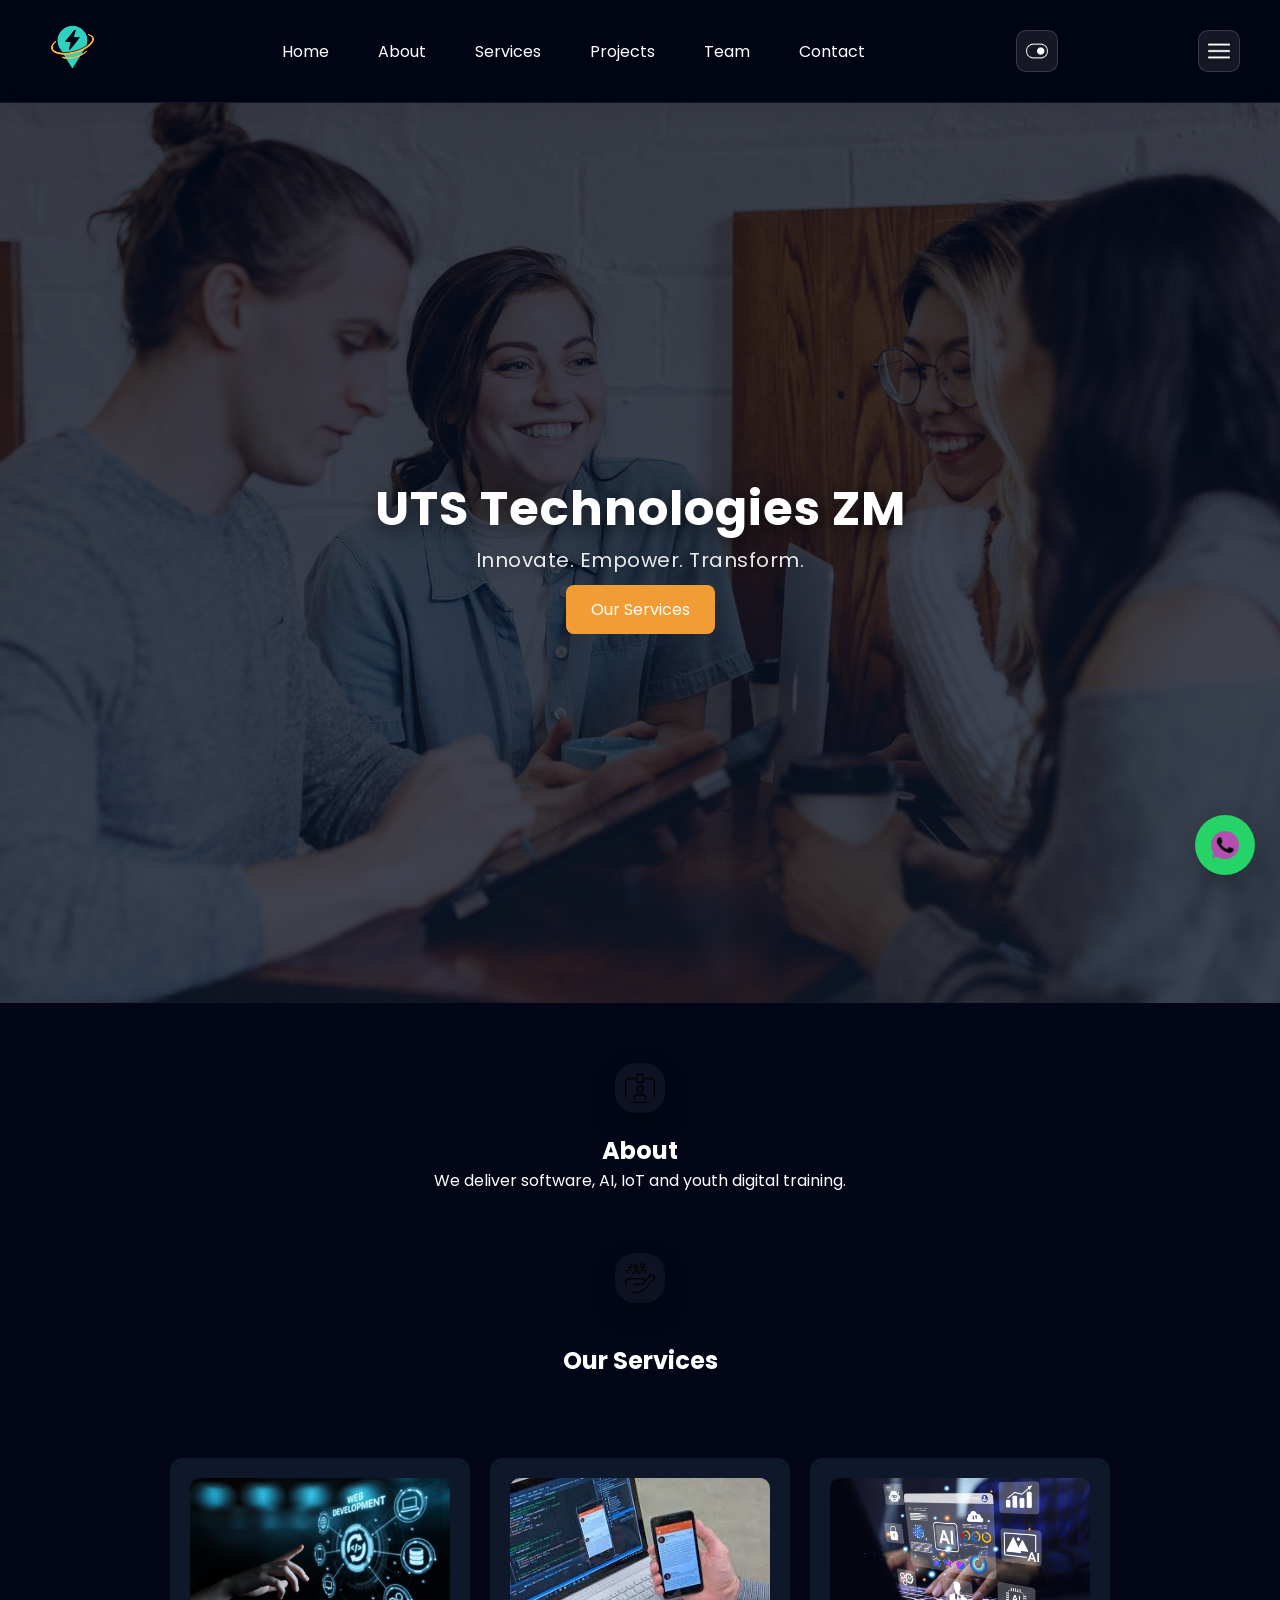
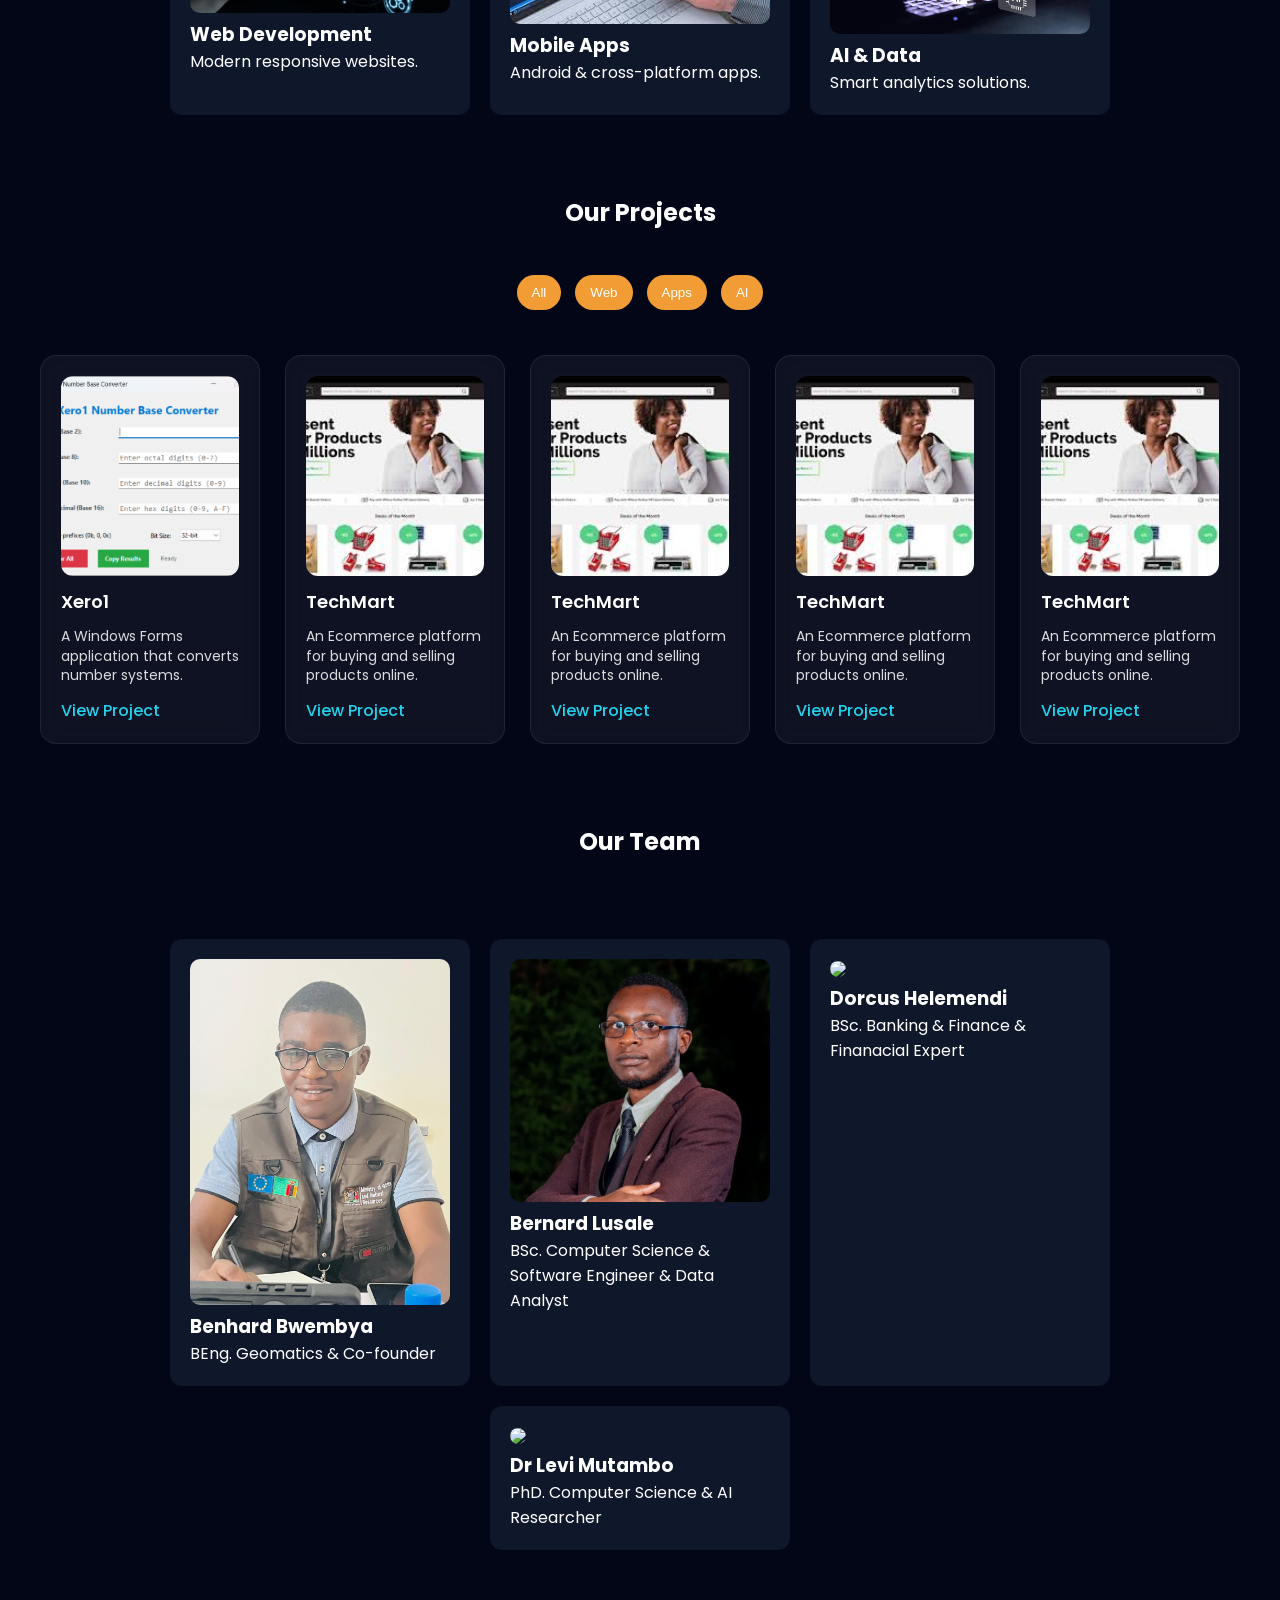
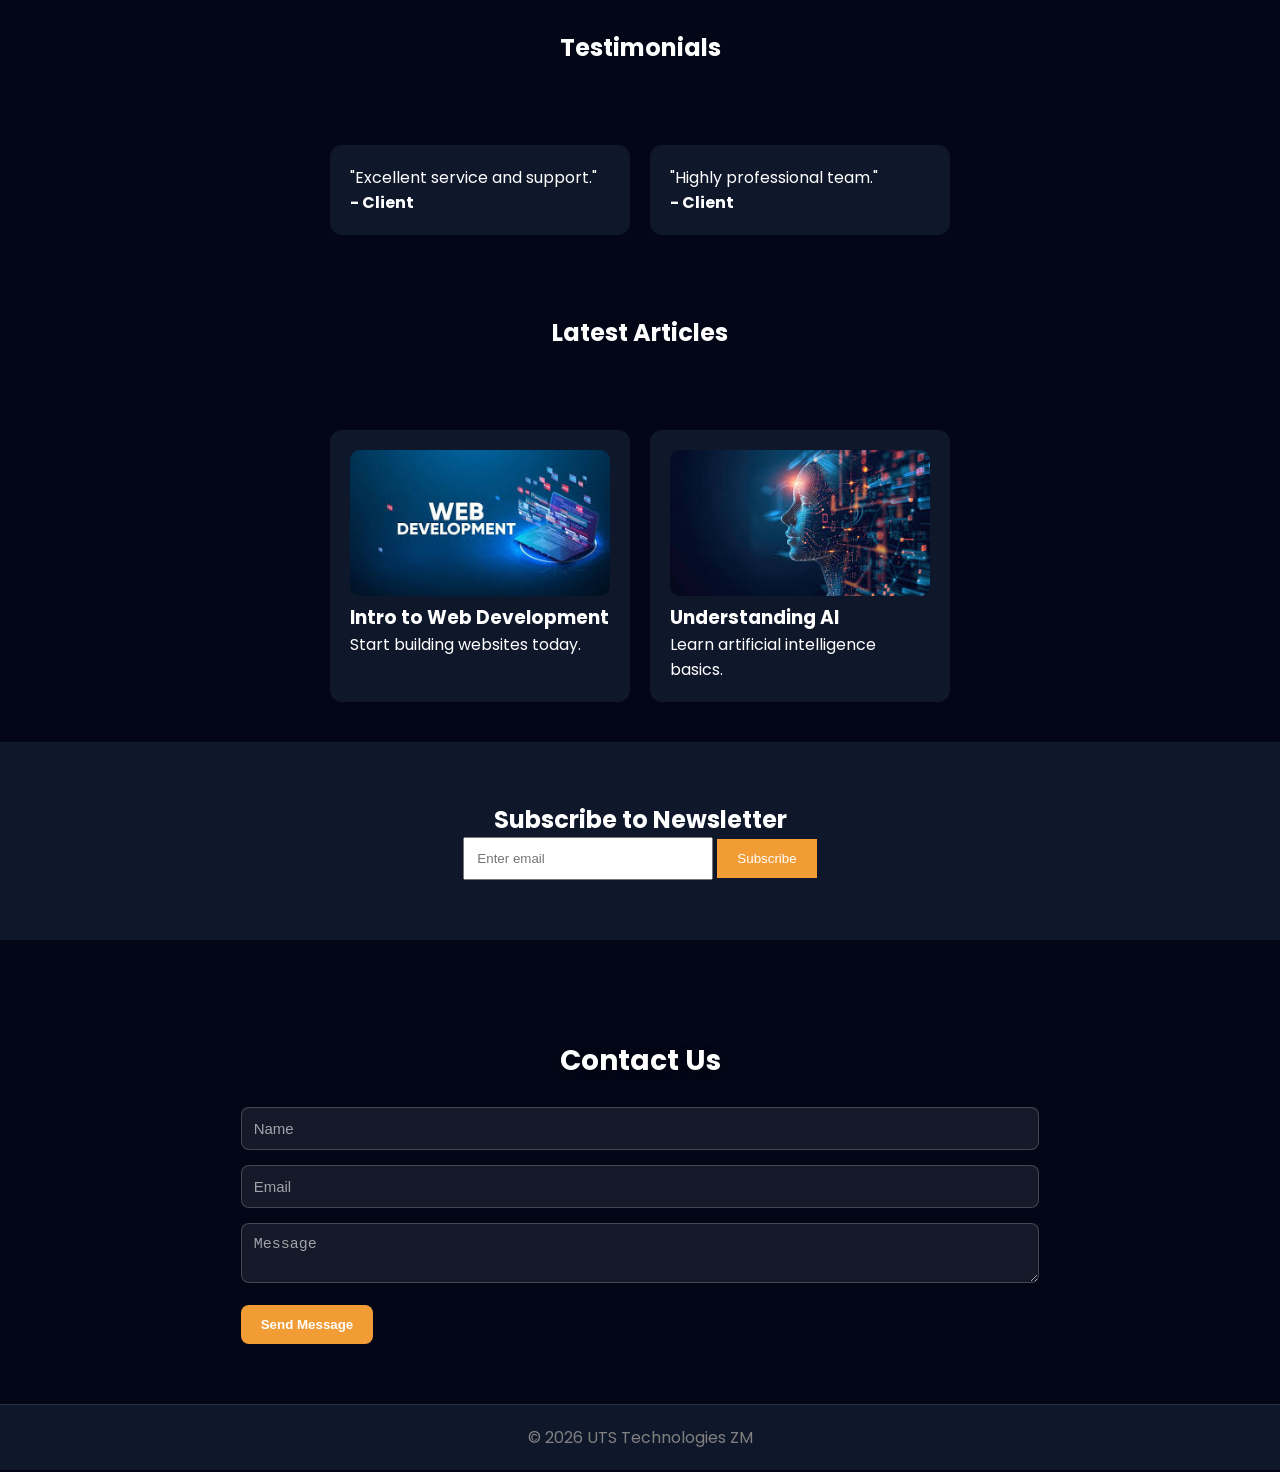
==== index.html @ c0a3aa15 "First commit" ====
<!DOCTYPE html>
<html lang="en">

<head>

    <meta charset="UTF-8">
    <meta name="viewport" content="width=device-width, initial-scale=1.0">

    <title>UTS Technologies ZM</title>
    <link rel="stylesheet" href="styles.css">


    <meta name="description"
        content="UTS Technologies ZM provides software development, AI, IoT and ICT training services in Zambia.">


    <link href="https://fonts.googleapis.com/css2?family=Poppins:wght@300;400;600;700&display=swap" rel="stylesheet">

    <link href="https://unpkg.com/aos@2.3.1/dist/aos.css" rel="stylesheet">

</head>

<body>

    <!-- NAVBAR -->

    <nav class="navbar">

        <div class="logo">

            <!-- PUT YOUR LOGO -->
            <img src="images/uts_logo.png">

        </div>

        <ul class="nav-links">

            <li><a href="#home">Home</a></li>
            <li><a href="#about">About</a></li>
            <li><a href="#services">Services</a></li>
            <li><a href="#projects">Projects</a></li>
            <li><a href="#team">Team</a></li>
            <li><a href="#contact">Contact</a></li>

        </ul>

        <button id="darkModeToggle">
            <img src="icons/toggle-on.png" alt="Dark Mode" class="icon">
        </button>

        <div class="menu-toggle" id="menu-toggle">
            <img src="icons/menu.png" alt="Menu" class="icon">
        </div>

    </nav>

    <!-- HERO -->

    <section id="home" class="hero">

        <div class="hero-content" data-aos="zoom-in">

            <h1>UTS Technologies ZM</h1>

            <p>
                Innovate. Empower. Transform.
            </p>

            <a href="#services" class="btn">
                Our Services
            </a>

        </div>

    </section>

    <!-- ABOUT -->

    <section id="about" class="about">

        <div class="about-container">

            <div class="about-image" data-aos="fade-right">

                <!-- ABOUT IMAGE -->
                <img src="images/about.png" alt="About Yuma Technologies">

            </div>

            <div class="about-text" data-aos="fade-left">

                <h2>
                    About
                </h2>

                <p>
                    We deliver software, AI,
                    IoT and youth digital training.
                </p>

            </div>

        </div>

    </section>

    <!-- SERVICES -->

    <section id="services" class="services">
        <div class="about-image" data-aos="fade-right">

            <!-- ABOUT IMAGE -->
            <img src="images/customer-care.png" alt="About Yuma Technologies">

        </div>

        <h2 class="section-title">
            Our Services
        </h2>

        <div class="services-container">

            <div class="service-card" data-aos="fade-up">

                <img src="images/web.jpg">

                <h3>Web Development</h3>

                <p>
                    Modern responsive websites.
                </p>

            </div>

            <div class="service-card" data-aos="fade-up">

                <img src="images/mobile.jpg">

                <h3>Mobile Apps</h3>

                <p>
                    Android & cross-platform apps.
                </p>

            </div>

            <div class="service-card" data-aos="fade-up">

                <img src="images/ai-data-analytics.webp">

                <h3>AI & Data</h3>

                <p>
                    Smart analytics solutions.
                </p>

            </div>

        </div>

    </section>

    <!-- PROJECTS -->

    <section id="projects" class="projects">

        <h2 class="section-title">
            Our Projects
        </h2>

        <div class="filter-buttons">

            <button onclick="filterProjects('all')">
                All
            </button>

            <button onclick="filterProjects('web')">
                Web
            </button>

            <button onclick="filterProjects('app')">
                Apps
            </button>

            <button onclick="filterProjects('ai')">
                AI
            </button>

        </div>


        <div class="projects-container">

            <div class="project-card">
                <img src="images/xero one.png">
                <h3>Xero1</h3>
                <p>A Windows Forms application that converts number systems.</p>
                <a href="https://github.com/dev-lusale/Xero1.git">View Project</a>
            </div>

            <!-- ADD MORE PROJECTS HERE -->
            <div class="project-card">
                <img src="images/Tech_mart.jpg">
                <h3>TechMart</h3>
                <p>An Ecommerce platform for buying and selling products online.</p>
                <a href="https://github.com/dev-lusale/TechMart.git">View Project</a>
            </div>
            <div class="project-card">
                <img src="images/Tech_mart.jpg">
                <h3>TechMart</h3>
                <p>An Ecommerce platform for buying and selling products online.</p>
                <a href="https://github.com/dev-lusale/TechMart.git">View Project</a>
            </div>
            <div class="project-card">
                <img src="images/Tech_mart.jpg">
                <h3>TechMart</h3>
                <p>An Ecommerce platform for buying and selling products online.</p>
                <a href="https://github.com/dev-lusale/TechMart.git">View Project</a>
            </div>
            <div class="project-card">
                <img src="images/Tech_mart.jpg">
                <h3>TechMart</h3>
                <p>An Ecommerce platform for buying and selling products online.</p>
                <a href="https://github.com/dev-lusale/TechMart.git">View Project</a>
            </div>



        </div>



    </section>

    <!-- TEAM -->

    <section id="team" class="team">

        <h2 class="section-title">
            Our Team
        </h2>

        <div class="team-container">

            <div class="team-card">

                <img src="images/pic2.jpeg">

                <h3>
                    Benhard Bwembya
                </h3>

                <p>
                    BEng. Geomatics & Co-founder

                </p>

            </div>

            <div class="team-card">

                <img src="images/pic.jpg">

                <h3>
                    Bernard Lusale
                </h3>

                <p>
                    BSc. Computer Science & Software Engineer & Data Analyst
                </p>

            </div>

            <div class="team-card">

                <img src="images/">

                <h3>
                    Dorcus Helemendi
                </h3>

                <p>
                    BSc. Banking & Finance & Finanacial Expert

            </div>
            <div class="team-card">

                <img src="images/">

                <h3>
                    Dr Levi Mutambo
                </h3>

                <p>
                    PhD. Computer Science & AI Researcher

            </div>


        </div>

    </section>

    <!-- TESTIMONIALS -->

    <section class="testimonials">

        <h2 class="section-title">
            Testimonials
        </h2>

        <div class="testimonial-container">

            <div class="testimonial-card">

                <p>
                    "Excellent service and support."
                </p>

                <h4>- Client</h4>

            </div>

            <div class="testimonial-card">

                <p>
                    "Highly professional team."
                </p>

                <h4>- Client</h4>

            </div>

        </div>

    </section>

    <!-- BLOG -->

    <section class="blog">

        <h2 class="section-title">
            Latest Articles
        </h2>

        <div class="blog-container">

            <!-- Article 1 -->
            <a href="articles/intro-web-development.html" class="blog-card">
                <img src="images/webdev.jpg" alt="Intro to Web Development">
                <h3>Intro to Web Development</h3>
                <p>Start building websites today.</p>
            </a>

            <!-- Article 2 -->
            <a href="articles/understanding-ai.html" class="blog-card">
                <img src="images/ai.jpg" alt="Understanding AI">
                <h3>Understanding AI</h3>
                <p>Learn artificial intelligence basics.</p>
            </a>

        </div>

    </section>


    <!-- SUBSCRIBE -->

    <section class="subscribe">

        <h2>
            Subscribe to Newsletter
        </h2>

        <form class="subscribe-form">

            <input type="email" placeholder="Enter email" required>

            <button type="submit">
                Subscribe
            </button>

        </form>

    </section>

    <!-- CONTACT -->

    <section id="contact" class="contact">

        <h2 class="section-title">
            Contact Us
        </h2>

        <form class="contact-form">

            <input type="text" placeholder="Name" required>

            <input type="email" placeholder="Email" required>

            <textarea placeholder="Message" required></textarea>

            <button type="submit">
                Send Message
            </button>

        </form>

    </section>

    <!-- FOOTER -->

    <footer>

        <p>
            © 2026 UTS Technologies ZM
        </p>

    </footer>

    <!-- WHATSAPP -->

    <a href="https://wa.me/260XXXXXXXXX" class="whatsapp" target="_blank">

        <img src="icons/whatsapp.png" alt="WhatsApp" class="icon">

    </a>

    <script src="script.js"></script>

    <script src="https://unpkg.com/aos@2.3.1/dist/aos.js"></script>

    <script>
        AOS.init();
    </script>

</body>

</html>
---- styles.css ----
* {
    margin: 0;
    padding: 0;
    box-sizing: border-box;
}

body {
    font-family: 'Poppins', sans-serif;
    background: #020617;
    color: white;
}

/* NAVBAR */

.navbar {
    display: flex;
    justify-content: space-between;
    align-items: center;

    padding: 15px 40px;

    /* TRUE TRANSPARENT GLASS */
    background: rgba(0, 0, 0, 0.15);

    backdrop-filter: blur(15px);
    -webkit-backdrop-filter: blur(15px);

    border-bottom: 1px solid rgba(255, 255, 255, 0.08);

    position: sticky;
    top: 0;
    z-index: 1000;
}

.nav-links a {
    color: white;
    text-decoration: none;

    padding: 8px 12px;
    border-radius: 8px;

    transition: 0.3s;
}

.nav-links a:hover {
    background: rgba(255, 255, 255, 0.15);
}

.dark-mode .nav-links a {
    color: #0f172a;
}

.dark-mode .nav-links a:hover {
    background: rgba(0, 0, 0, 0.1);
}

@media(max-width:768px) {

    .nav-links {
        position: absolute;
        top: 70px;
        right: 0;

        flex-direction: column;

        background: rgba(0, 0, 0, 0.5);
        backdrop-filter: blur(10px);

        width: 200px;
        padding: 15px;

        display: none;
    }

    .nav-links.active {
        display: flex;
    }
}

.navbar {
    box-shadow: 0 4px 20px rgba(0, 0, 0, 0.08);
}


.dark-mode .navbar {
    background: rgba(255, 255, 255, 0.18);

    backdrop-filter: blur(15px);
    -webkit-backdrop-filter: blur(15px);

    border-bottom: 1px solid rgba(0, 0, 0, 0.08);
}



.logo img {
    width: 65px;
    /* stretches logo horizontally */
    height: auto;
    /* keeps proportions correct */
    border-radius: 20%;
    /* rounded corners */
    object-fit: contain;
    filter: drop-shadow(0 4px 10px rgba(0, 0, 0, 0.3));
}


.nav-links {
    display: flex;
    list-style: none;
}

.nav-links li {
    margin-left: 25px;
}

.nav-links a {
    color: white;
    text-decoration: none;
}

.menu-toggle {
    display: none;
    font-size: 28px;
    cursor: pointer;
}

.btn {
    padding: 12px 25px;
    background: #159A6D;
    color: white;
    text-decoration: none;
    border-radius: 6px;
}

/* HERO */

.hero {
    height: 100vh;

    /* Background Image with Transparent Overlay */
    background:
        linear-gradient(rgba(2, 6, 23, 0.75),
            rgba(15, 23, 42, 0.75)),
        url("images/background.jpg");

    background-size: cover;
    background-position: center;
    background-repeat: no-repeat;

    display: flex;
    justify-content: center;
    align-items: center;
    text-align: center;
}

.about-container {
    display: flex;
    align-items: center;
    justify-content: center;

    gap: 40px;
    padding: 60px 40px;

    flex-wrap: wrap;
}

/* TEXT */
.about-text {
    max-width: 500px;
    text-align: center;
}

/* ICON STYLE ABOUT IMAGE */
.about-image {
    display: flex;
    justify-content: center;
    align-items: center;
}

.about-image img {
    width: 180px;
    /* smaller = icon feel */
    height: 180px;

    object-fit: contain;

    border-radius: 20px;

    padding: 10px;

    background: rgba(255, 255, 255, 0.05);
    /* soft glass effect */
    backdrop-filter: blur(8px);

    box-shadow: 0 10px 25px rgba(0, 0, 0, 0.25);

    transition: 0.3s ease;
}

/* hover effect */
.about-image img:hover {
    transform: scale(1.05);
}



.hero-content h1 {
    letter-spacing: 1px;
}

.hero-content p {
    letter-spacing: 0.5px;
}

.hero-content p {
    font-size: 20px;
    margin: 0;
    opacity: 0.9;
}

.hero-content h1 {
    font-size: 48px;
    font-weight: 700;
    color: white;
    text-shadow: 0 4px 20px rgba(0, 0, 0, 0.6);
}

.hero-content p {
    font-size: 20px;
    color: white;
    text-shadow: 0 4px 15px rgba(0, 0, 0, 0.5);
}

.btn {
    padding: 12px 25px;
    background: #F19C34;
    color: white;
    text-decoration: none;
    border-radius: 8px;

    display: inline-block;
    margin-top: 10px;

    transition: 0.3s ease;
}

.btn:hover {
    transform: translateY(-3px);
    background: #F19C34;
}

.hero-content {
    text-align: center;
    max-width: 700px;
}

/* SECTIONS */

.section-title {
    text-align: center;
    margin: 40px 0;
}

.services-container,
.team-container,
.blog-container,
.testimonial-container {
    display: flex;
    gap: 20px;
    justify-content: center;
    flex-wrap: wrap;
    padding: 40px;
}

.service-card,
.team-card,
.blog-card,
.testimonial-card {
    background: #0f172a;
    padding: 20px;
    border-radius: 12px;
    width: 300px;
    transition: 0.3s;
}

.service-card:hover {
    transform: translateY(-10px);
}

.service-card img,
.team-card img,
.blog-card img {
    width: 100%;
    border-radius: 10px;
}

/* PROJECTS */

.projects-container {
    display: grid;
    grid-template-columns: repeat(auto-fit, minmax(200px, 0.5fr));
    gap: 25px;

    padding: 40px;
}

.project-card {
    background: rgba(255, 255, 255, 0.05);

    backdrop-filter: blur(12px);

    border-radius: 16px;

    padding: 18px;

    border: 1px solid rgba(255, 255, 255, 0.08);

    transition: 0.35s ease;

    display: flex;
    flex-direction: column;
    gap: 12px;
}

.project-card:hover {
    transform: translateY(-6px);
    border-color: #22d3ee;
}

.projects-container img {
    width: 30px;
}

/* FILTER */

.filter-buttons {
    text-align: center;
}

.filter-buttons button {
    padding: 10px 15px;
    margin: 5px;
    background: #F19C34;
    border: none;
    color: white;
    cursor: pointer;
    border-radius: 20px;
}

/* SUBSCRIBE */

.subscribe {
    background: #0f172a;
    padding: 60px;
    text-align: center;
}

.subscribe input {
    padding: 12px;
    width: 250px;
}

.subscribe button {
    padding: 12px 20px;
    background: #F19C34;
    border: none;
    color: white;
}

/* CONTACT */

.contact {
    display: flex;
    flex-direction: column;
    /* stack heading above form */
    align-items: center;
    /* center heading + form */
    padding: 60px 20px;
    background: #020617;
}

.contact h2.section-title {
    margin-bottom: 25px;
    font-size: 28px;
    font-weight: 700;
    color: white;
    text-align: center;
    text-shadow: 0 2px 8px rgba(0, 0, 0, 0.5);
}

.contact-form input,
.contact-form textarea {
    width: 100%;
    padding: 12px;
    margin-bottom: 15px;
    border: 1px solid rgba(255, 255, 255, 0.2);
    border-radius: 8px;
    background: rgba(255, 255, 255, 0.08);
    color: white;
    font-size: 15px;
}

.contact-form input::placeholder,
.contact-form textarea::placeholder {
    color: rgba(255, 255, 255, 0.6);
}

.contact-form button {
    padding: 12px 20px;
    background: #F19C34;
    border: none;
    border-radius: 8px;
    color: white;
    font-weight: 600;
    cursor: pointer;
    transition: 0.3s ease;
}

.contact-form button:hover {
    background: #F19C34;
    transform: translateY(-2px);
}


/* WHATSAPP */

.whatsapp {
    position: fixed;
    bottom: 25px;
    right: 25px;

    width: 60px;
    height: 60px;

    display: flex;
    align-items: center;
    justify-content: center;

    background: #25D366;

    border-radius: 50%;

    box-shadow: 0 10px 25px rgba(0, 0, 0, 0.25);

    cursor: pointer;

    transition: all 0.3s ease;

    z-index: 9999;
}

.whatsapp .icon {
    width: 28px;
    height: 28px;

    object-fit: contain;

    display: block;
}

.whatsapp:hover {
    transform: scale(1.1);
    box-shadow: 0 15px 35px rgba(0, 0, 0, 0.35);
}

.whatsapp:active {
    transform: scale(0.95);
}

.dark-mode .whatsapp {
    box-shadow: 0 10px 25px rgba(0, 0, 0, 0.15);
}

/* DARK MODE */

.dark-mode {
    background: #f1f5f9;
    color: #0f172a;
}

.dark-mode .navbar {
    background: #e2e8f0;
}

.dark-mode .nav-links a {
    color: #0f172a;
}

.dark-mode .service-card,
.dark-mode .team-card,
.dark-mode .blog-card,
.dark-mode .testimonial-card,
.dark-mode .subscribe {
    background: #cbd5e1;
    color: #0f172a;
}

/* MOBILE */

@media(max-width:768px) {

    .menu-toggle {
        display: block;
    }

    .nav-links {
        position: absolute;
        top: 70px;
        right: 0;
        background: black;
        flex-direction: column;
        display: none;
    }

    .nav-links.active {
        display: flex;
    }

}

/* ICON BUTTON BASE STYLE */
#darkModeToggle,
.menu-toggle {
    background: rgba(255, 255, 255, 0.08);
    /* light glass effect */
    border: 1px solid rgba(255, 255, 255, 0.15);

    backdrop-filter: blur(10px);
    -webkit-backdrop-filter: blur(10px);

    width: 42px;
    height: 42px;

    display: flex;
    align-items: center;
    justify-content: center;

    border-radius: 10px;

    cursor: pointer;
}

.icon {
    width: 22px;
    height: 22px;

    filter: invert(1);
    /* makes icon visible on dark backgrounds */
}

.dark-mode .hero-content h1,
.dark-mode .hero-content p {
    color: #0f172a;
    text-shadow: none;
}

#darkModeToggle:active,
.menu-toggle:active {
    transform: scale(0.95);
}

.dark-mode .icon {
    filter: invert(0);
}

.about-container {
    display: flex;
    align-items: center;
    justify-content: center;
    /* ensures horizontal centering */
    gap: 20px;
    padding: 60px 40px;
    flex-wrap: wrap;
    text-align: center;
    /* helps center text below the icon */
}

.about-image {
    display: flex;
    justify-content: center;
    /* centers the image horizontally */
    align-items: center;
    /* centers vertically */
    width: 100%;
    /* makes sure it spans full width */
}

.about-image img {
    width: 50px;
    /* or 300px if you prefer larger */
    height: 50px;
    object-fit: contain;
    margin: 0 auto;
    /* forces image to center itself */
}

/* PROJECTS */
.project-container {
    display: flex;
    align-items: center;
    justify-content: center;
    /* ensures horizontal centering */
    gap: 20px;
    padding: 60px 40px;
    flex-wrap: wrap;
    text-align: center;
    /* helps center text below the icon */
}

.project-image {
    display: flex;
    justify-content: center;
    /* centers the image horizontally */
    align-items: center;
    /* centers vertically */
    width: 100%;
    /* makes sure it spans full width */
}

.project-image img {
    width: 50px;
    /* or 300px if you prefer larger */
    height: 50px;
    object-fit: contain;
    margin: 0 auto;
    /* forces image to center itself */
}



.project-card {

    background: rgba(255, 255, 255, 0.05);

    backdrop-filter: blur(12px);

    border-radius: 16px;

    padding: 20px;

    border: 1px solid rgba(255, 255, 255, 0.08);

    transition: 0.35s;
}

.project-card:hover {

    transform: translateY(-5px);

    border-color: #22d3ee;

}

.project-card img {
    width: auto;
    height: 200px;

    object-fit: cover;

    border-radius: 12px;
}

.project-card h3 {
    font-size: 18px;
    font-weight: 600;
}

.project-card p {
    font-size: 14px;
    opacity: 0.85;
    line-height: 1.4;
}

.project-card a {
    color: #22d3ee;
    text-decoration: none;
    font-weight: 500;
}

.project-card a:hover {
    text-decoration: underline;
}

footer {
    text-align: center;
    /* centers text horizontally */
    padding: 20px;
    background: #0f172a;
    /* matches your dark theme */
    color: grey;
    border-top: 1px solid rgba(255, 255, 255, 0.1);
}

.blog-card {
    display: block;
    text-decoration: none;
    color: inherit;
    background: #0f172a;
    padding: 20px;
    border-radius: 12px;
    width: 300px;
    transition: 0.3s;
}

.blog-card:hover {
    transform: translateY(-10px);
    background: #083c43;
    color: white;
}
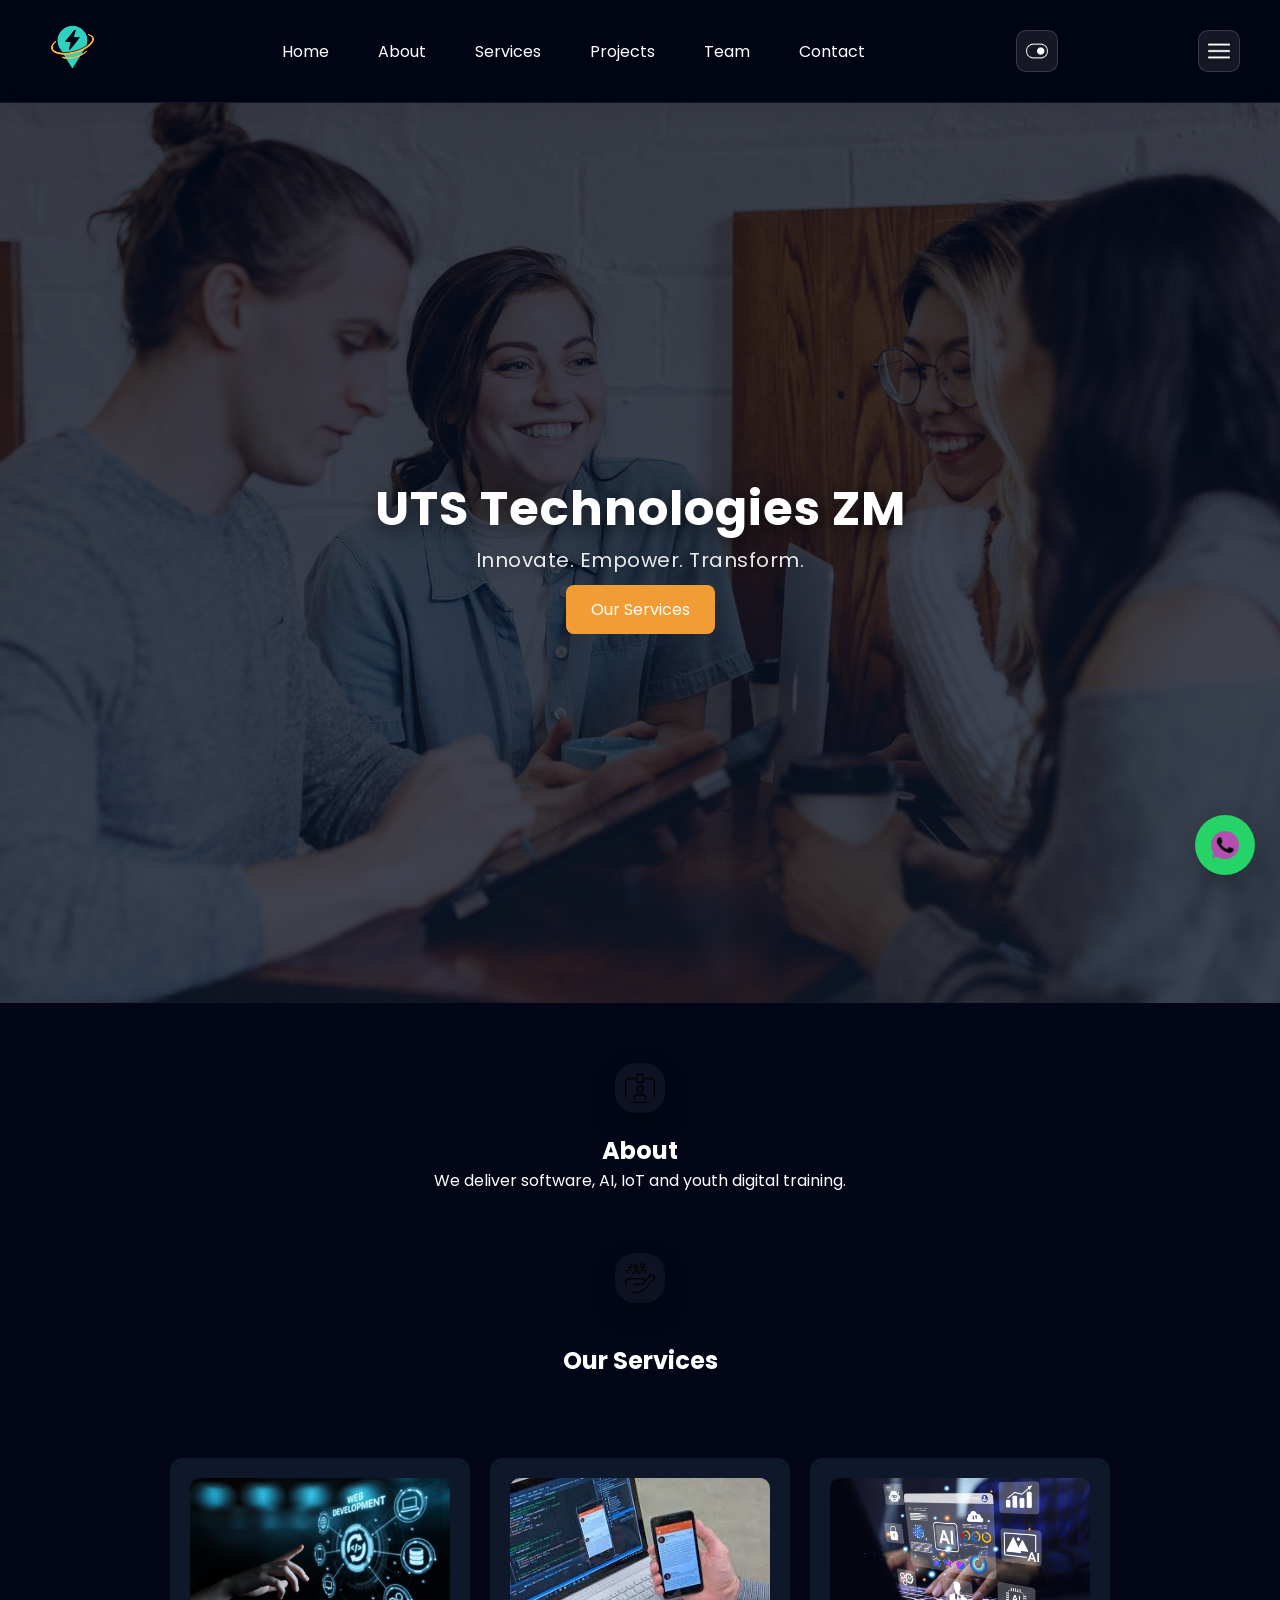
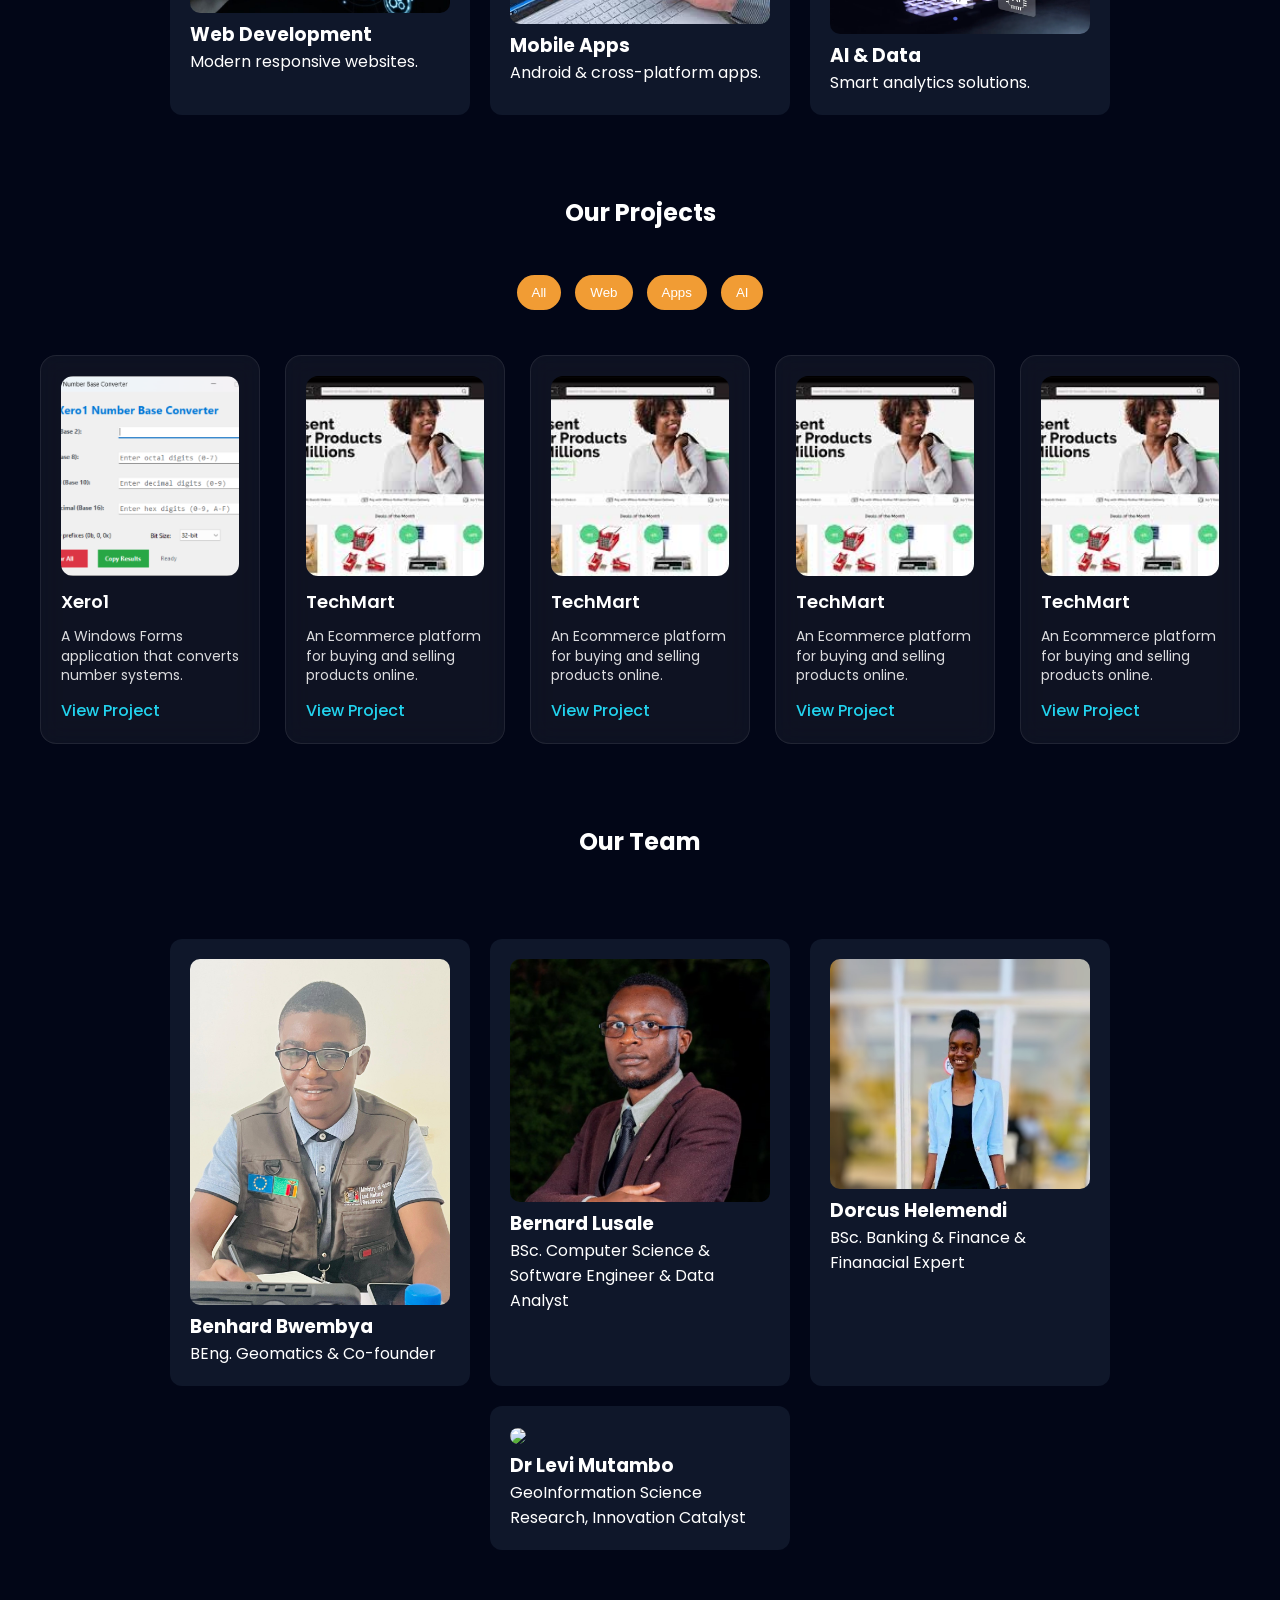
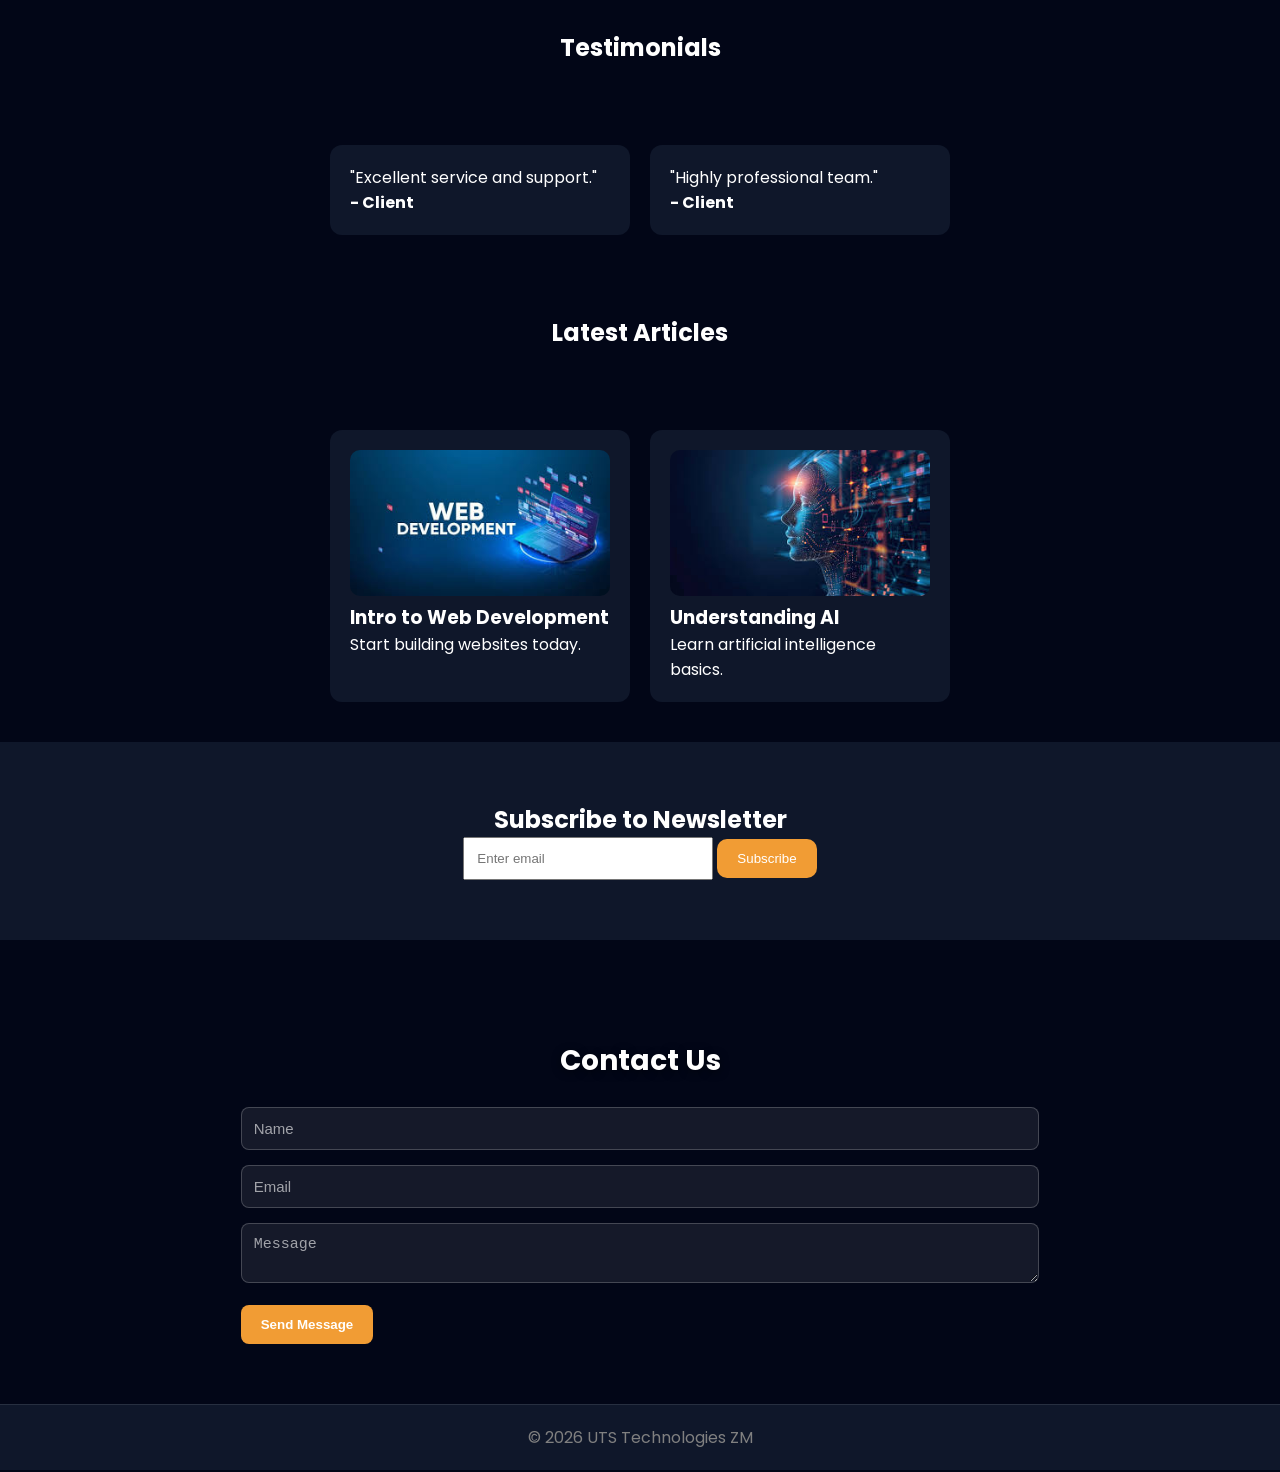
==== commit bf451361: "additional of images" ====
--- a/index.html
+++ b/index.html
@@ -273,7 +273,7 @@
 
             <div class="team-card">
 
-                <img src="images/">
+                <img src="images/her.jpeg">
 
                 <h3>
                     Dorcus Helemendi
@@ -292,7 +292,7 @@
                 </h3>
 
                 <p>
-                    PhD. Computer Science & AI Researcher
+                    GeoInformation Science Research, Innovation Catalyst
 
             </div>
 
--- a/styles.css
+++ b/styles.css
@@ -366,6 +366,7 @@
     background: #F19C34;
     border: none;
     color: white;
+    border-radius: 10px;
 }
 
 /* CONTACT */
@@ -475,12 +476,12 @@
 /* DARK MODE */
 
 .dark-mode {
-    background: #f1f5f9;
+    background: #F6E3B8;
     color: #0f172a;
 }
 
 .dark-mode .navbar {
-    background: #e2e8f0;
+    background: #F6E3B8;
 }
 
 .dark-mode .nav-links a {
@@ -492,7 +493,7 @@
 .dark-mode .blog-card,
 .dark-mode .testimonial-card,
 .dark-mode .subscribe {
-    background: #cbd5e1;
+    background: #e8d3a2;
     color: #0f172a;
 }
 
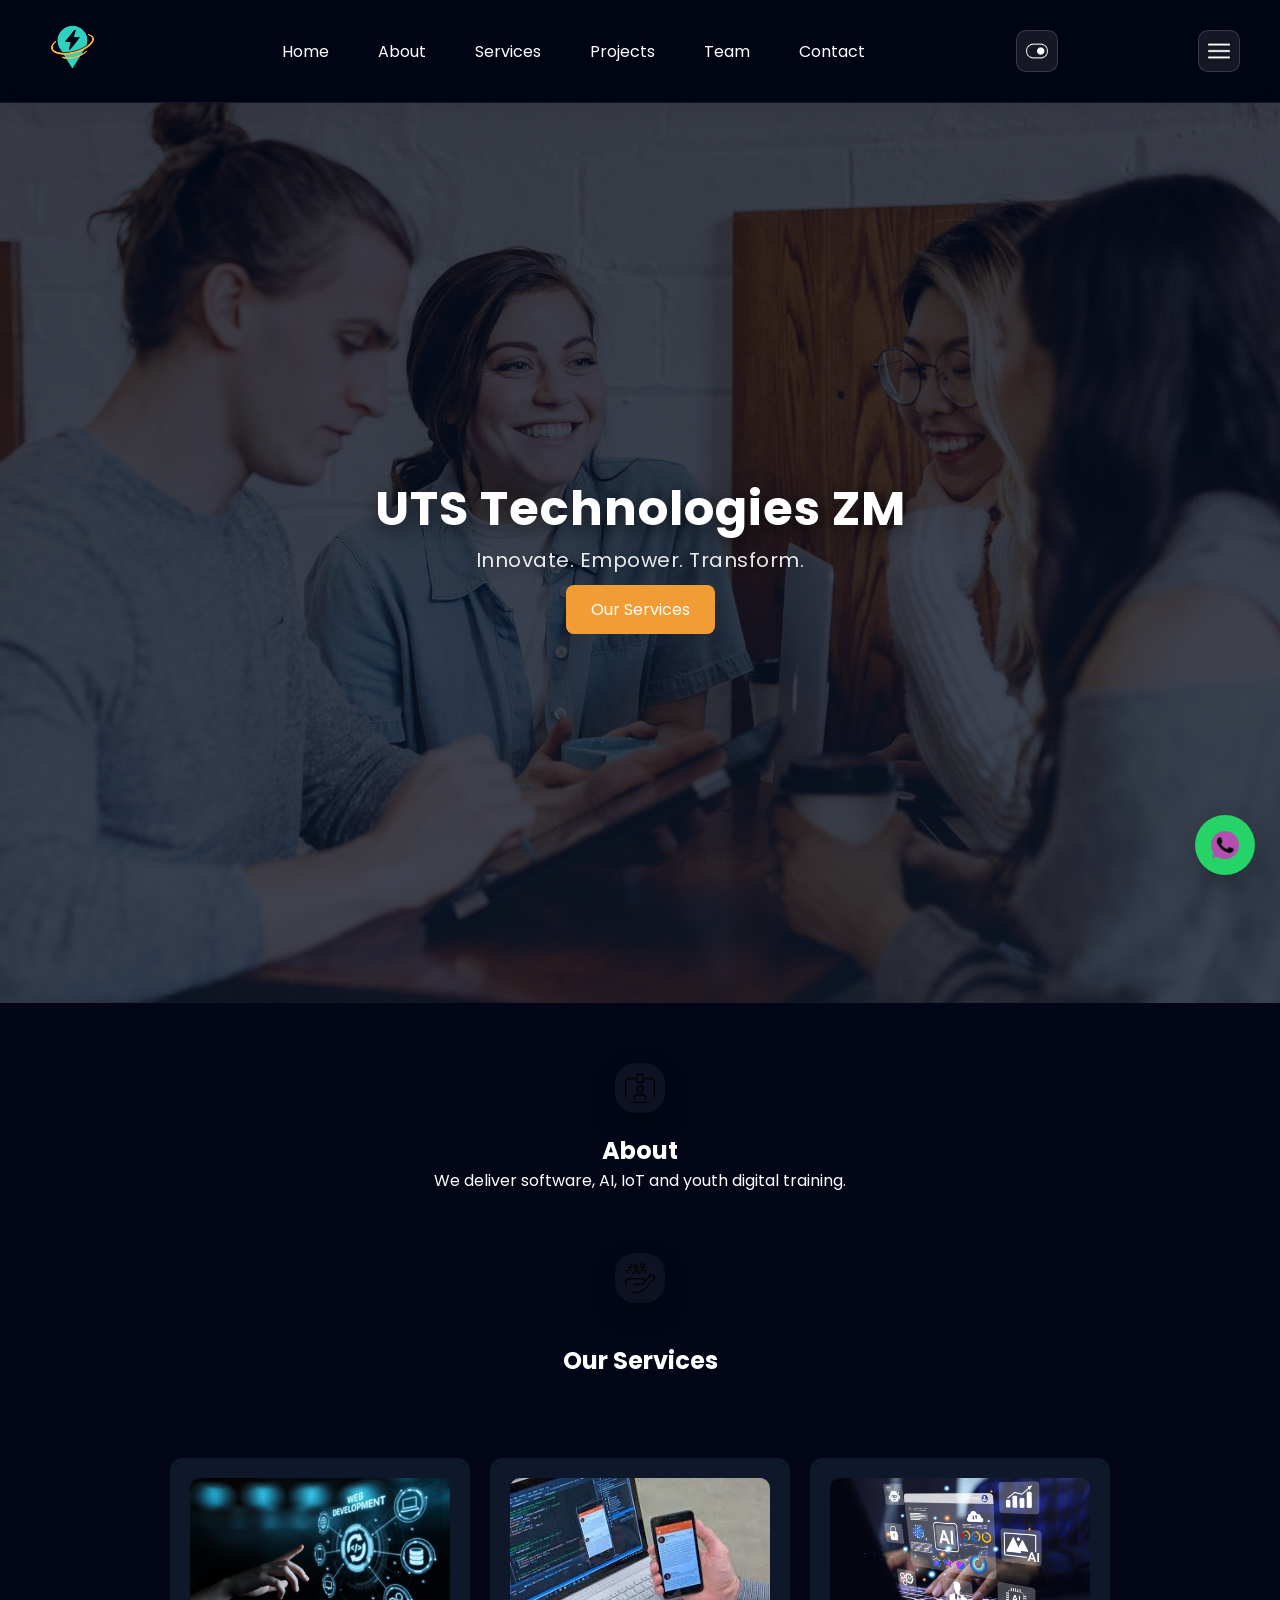
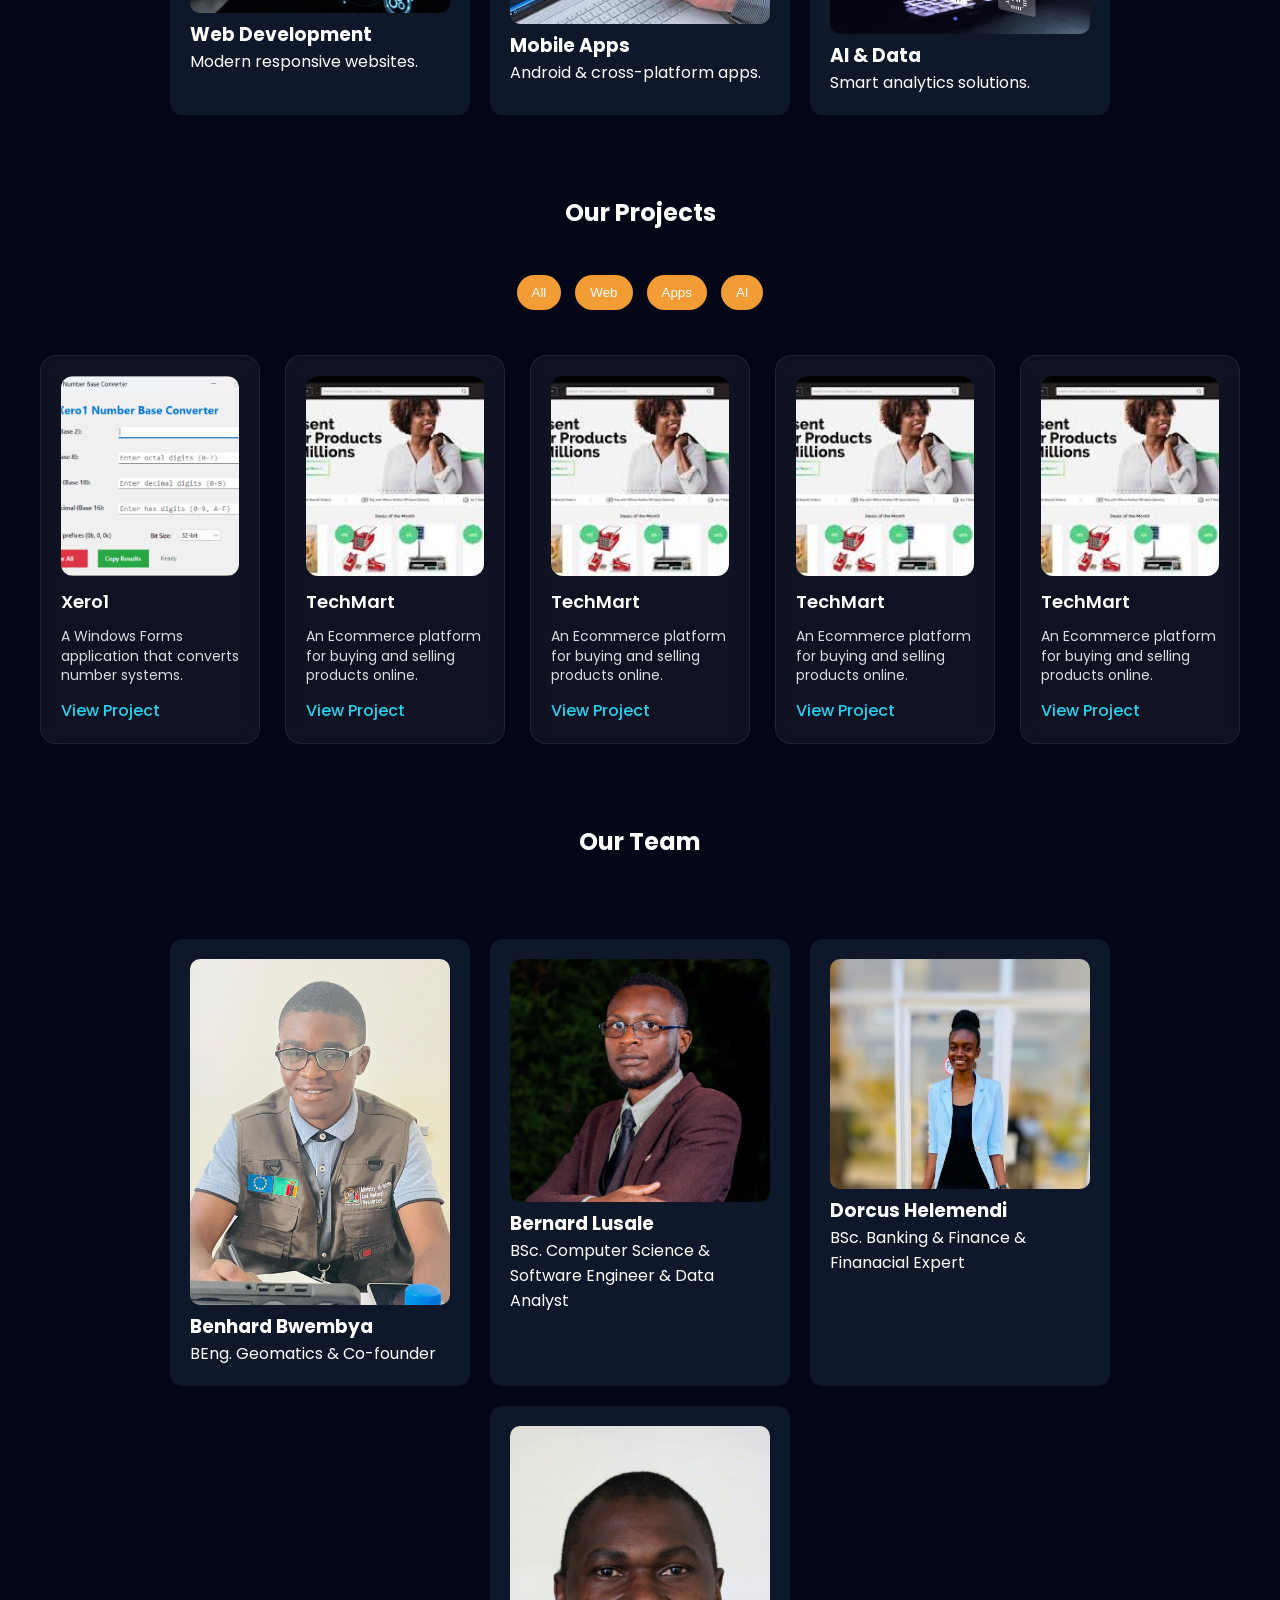
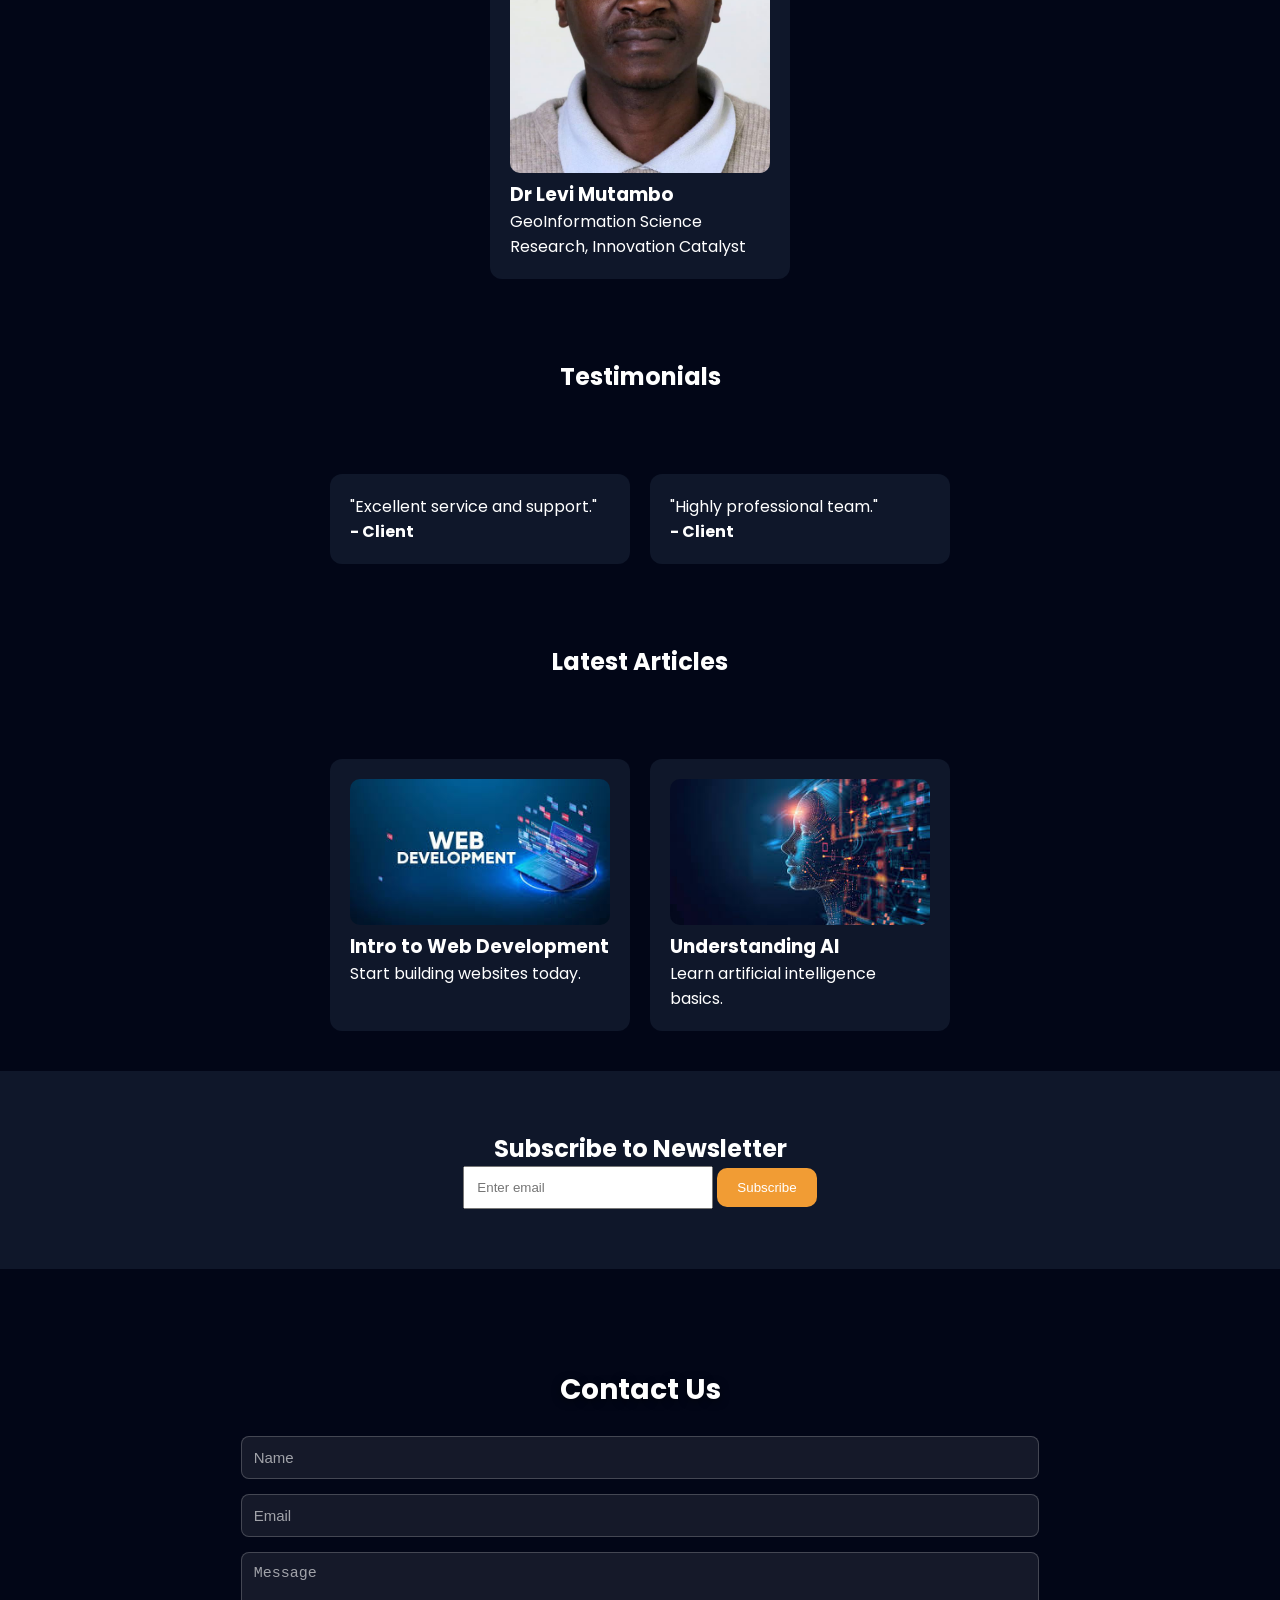
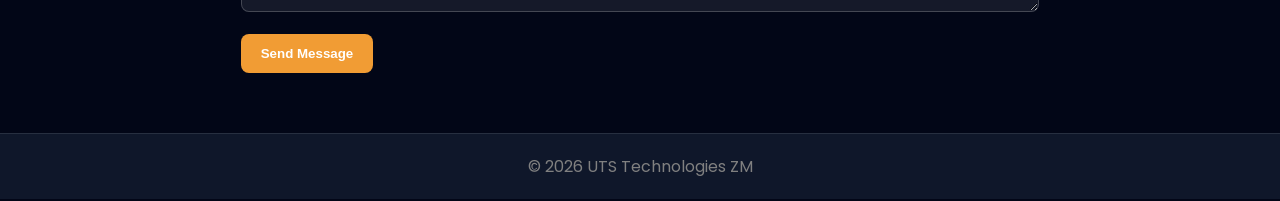
==== commit 5bc0c6e2: "added some pictures" ====
--- a/index.html
+++ b/index.html
@@ -285,7 +285,7 @@
             </div>
             <div class="team-card">
 
-                <img src="images/">
+                <img src="images/doc.jpeg">
 
                 <h3>
                     Dr Levi Mutambo
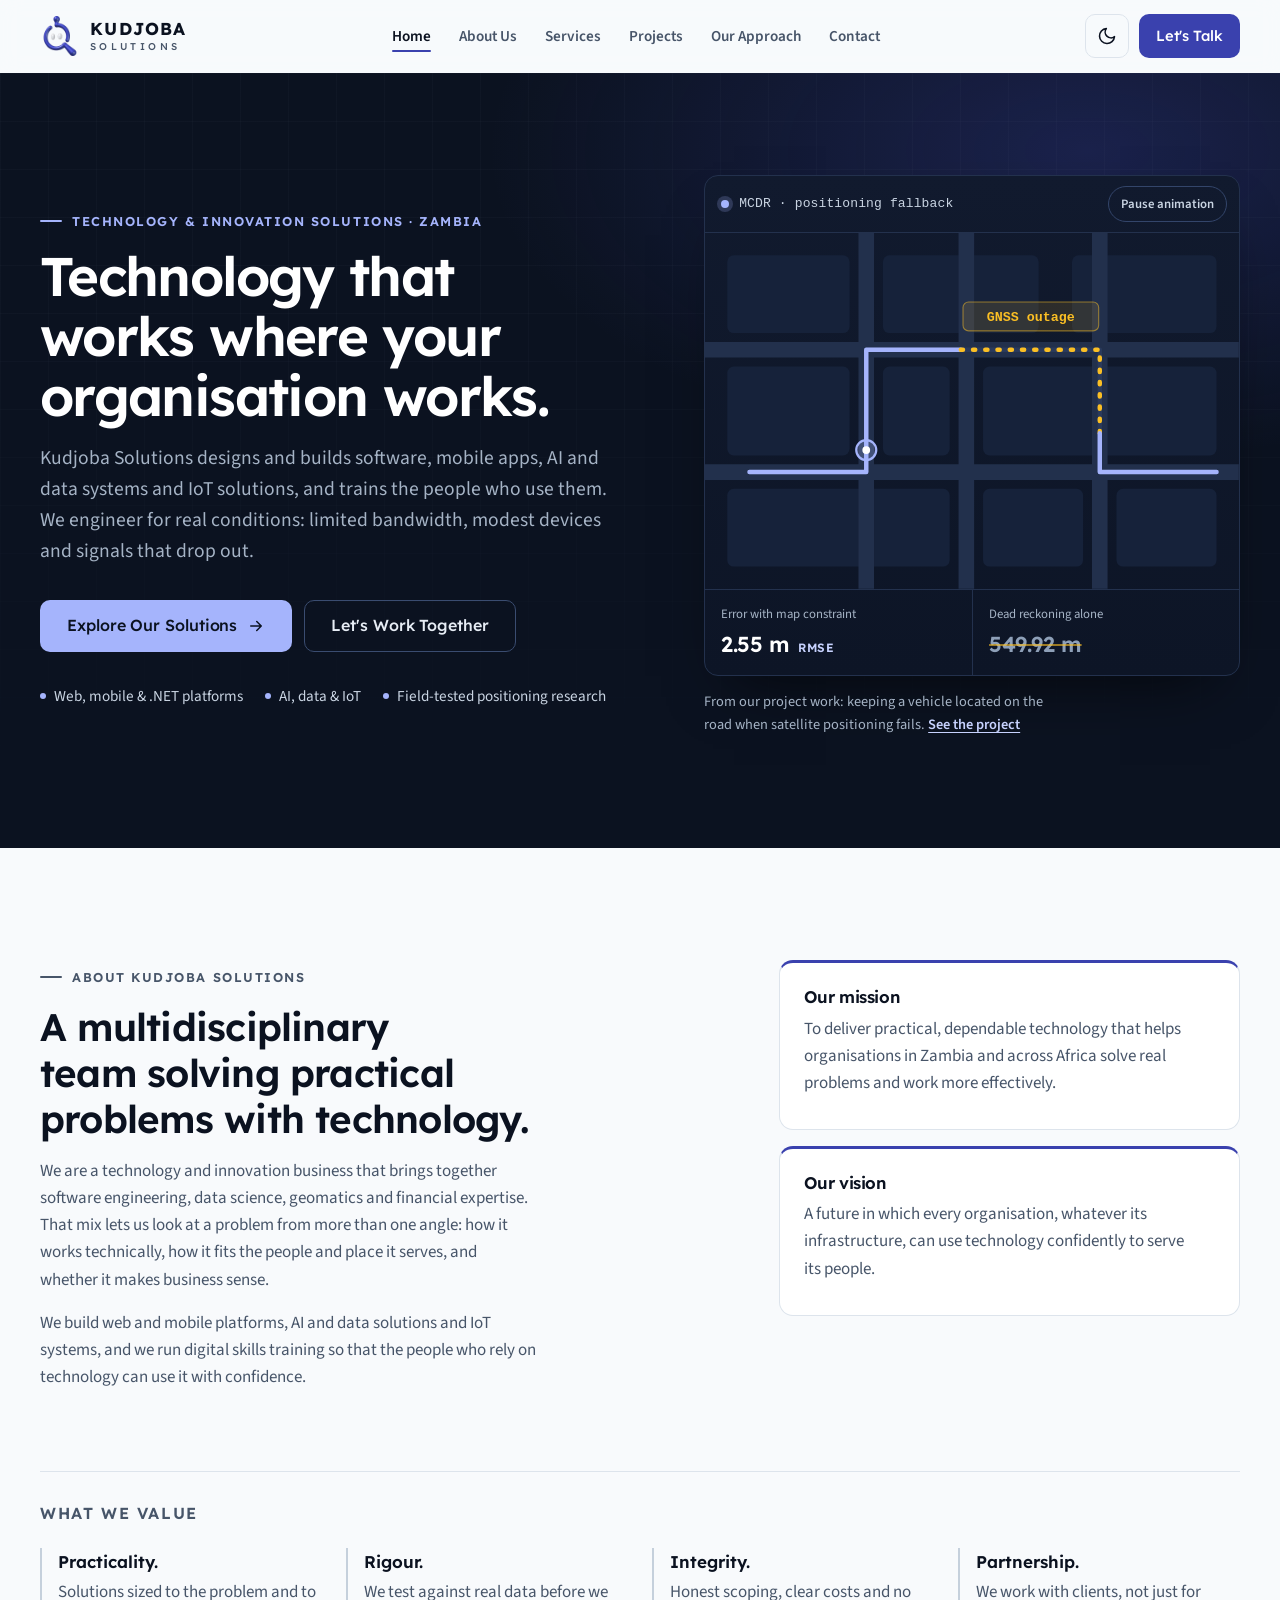
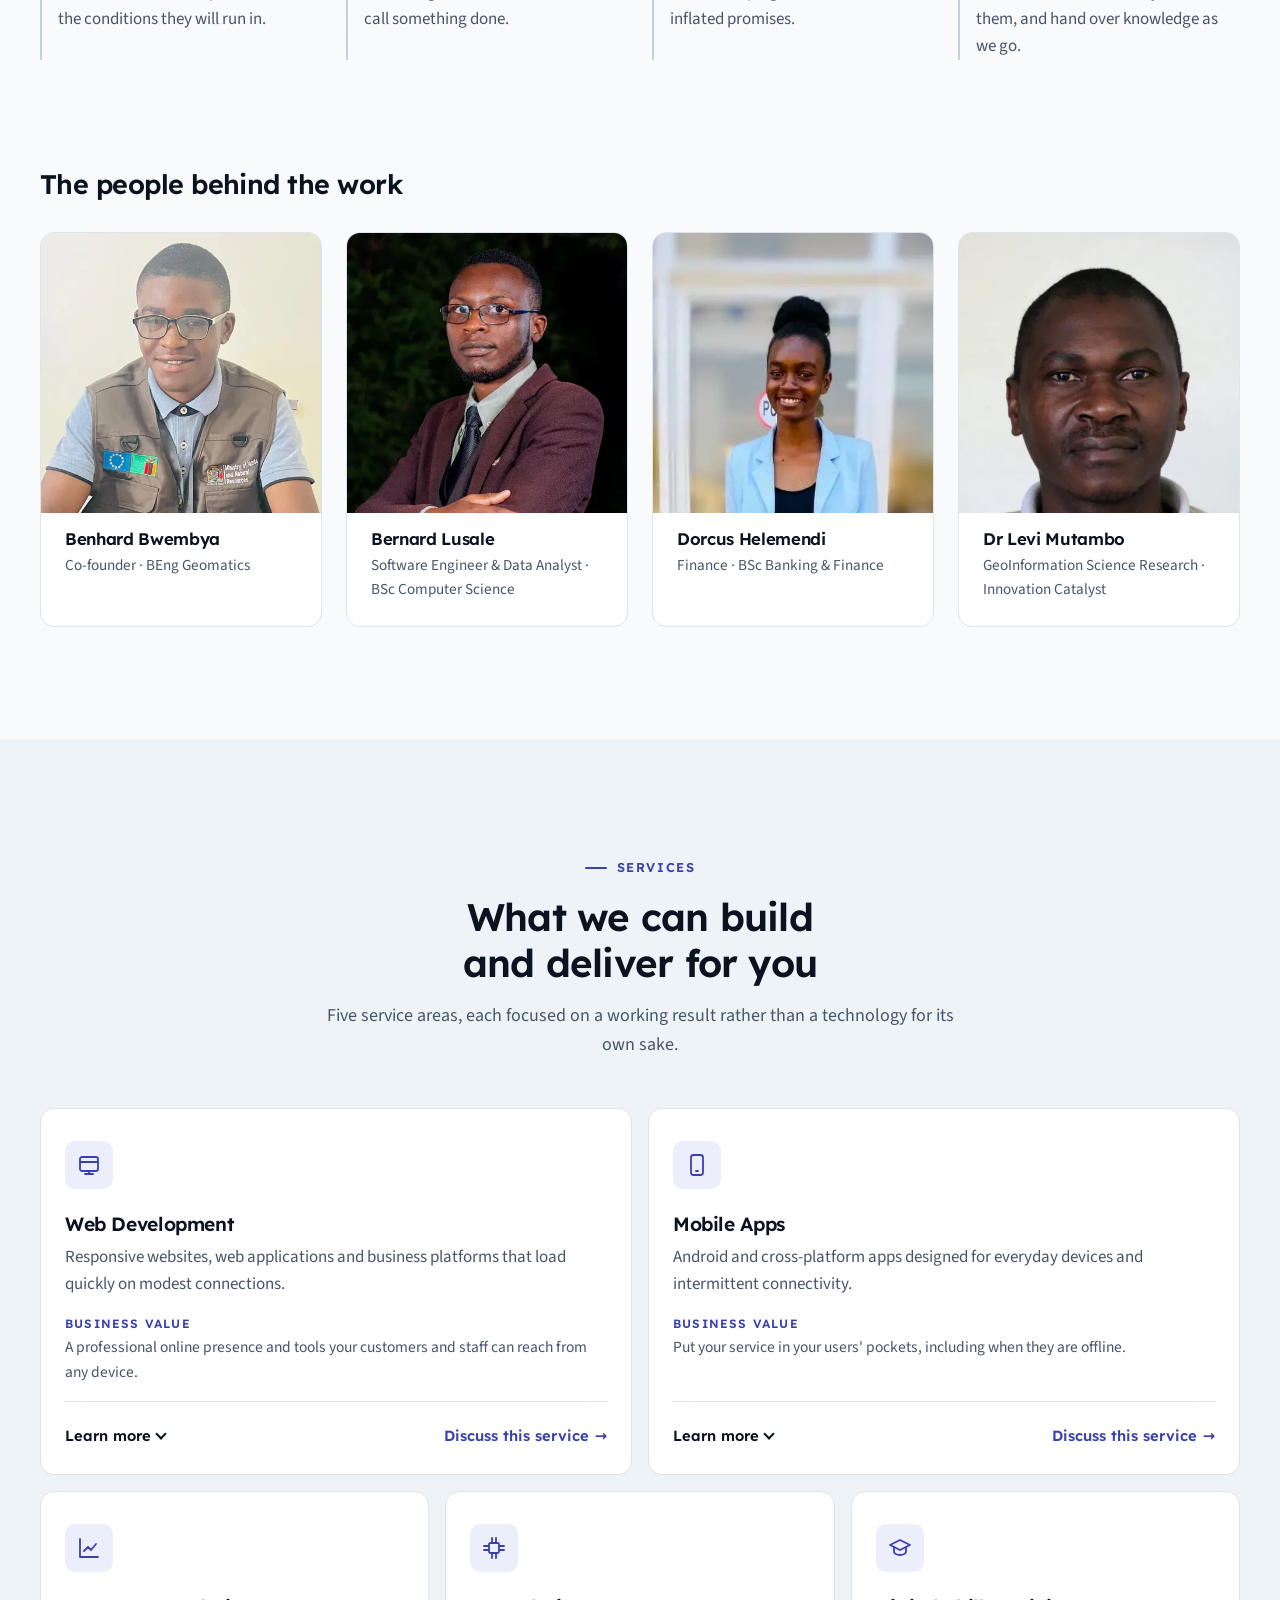
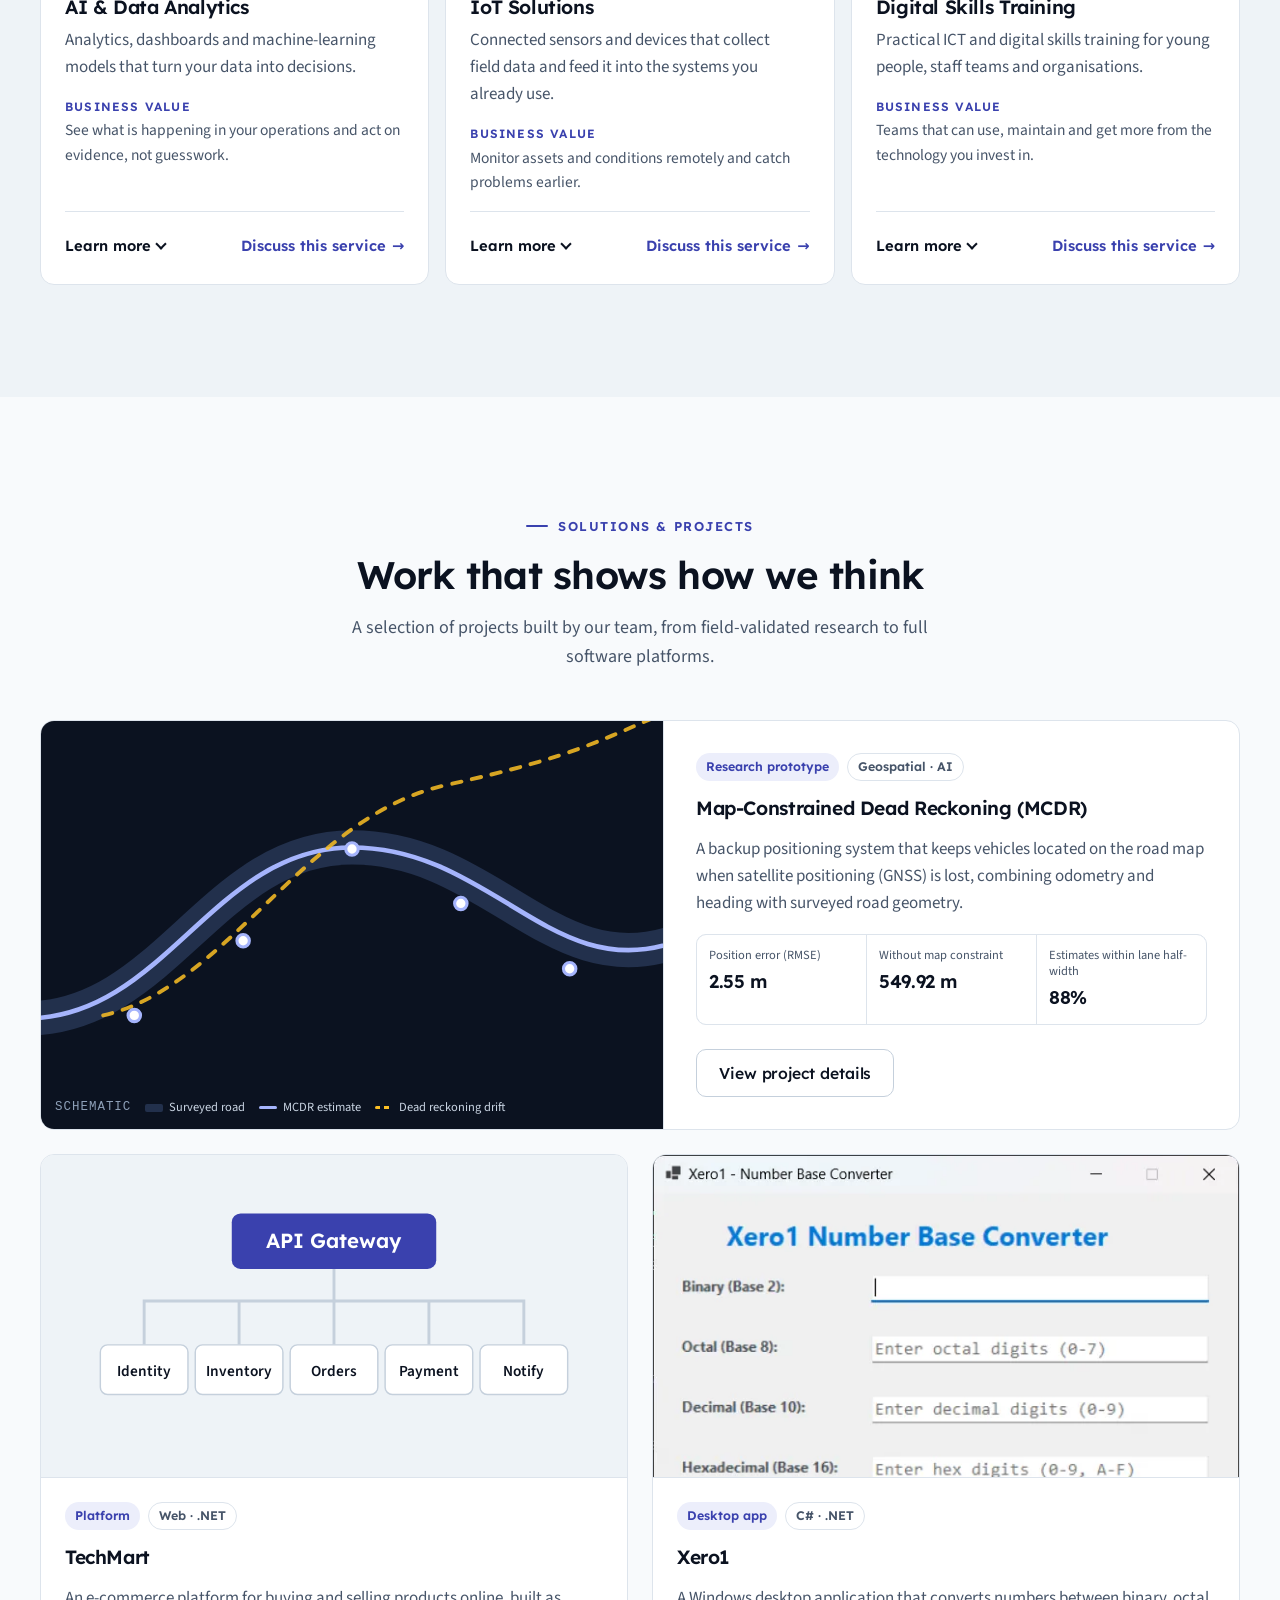
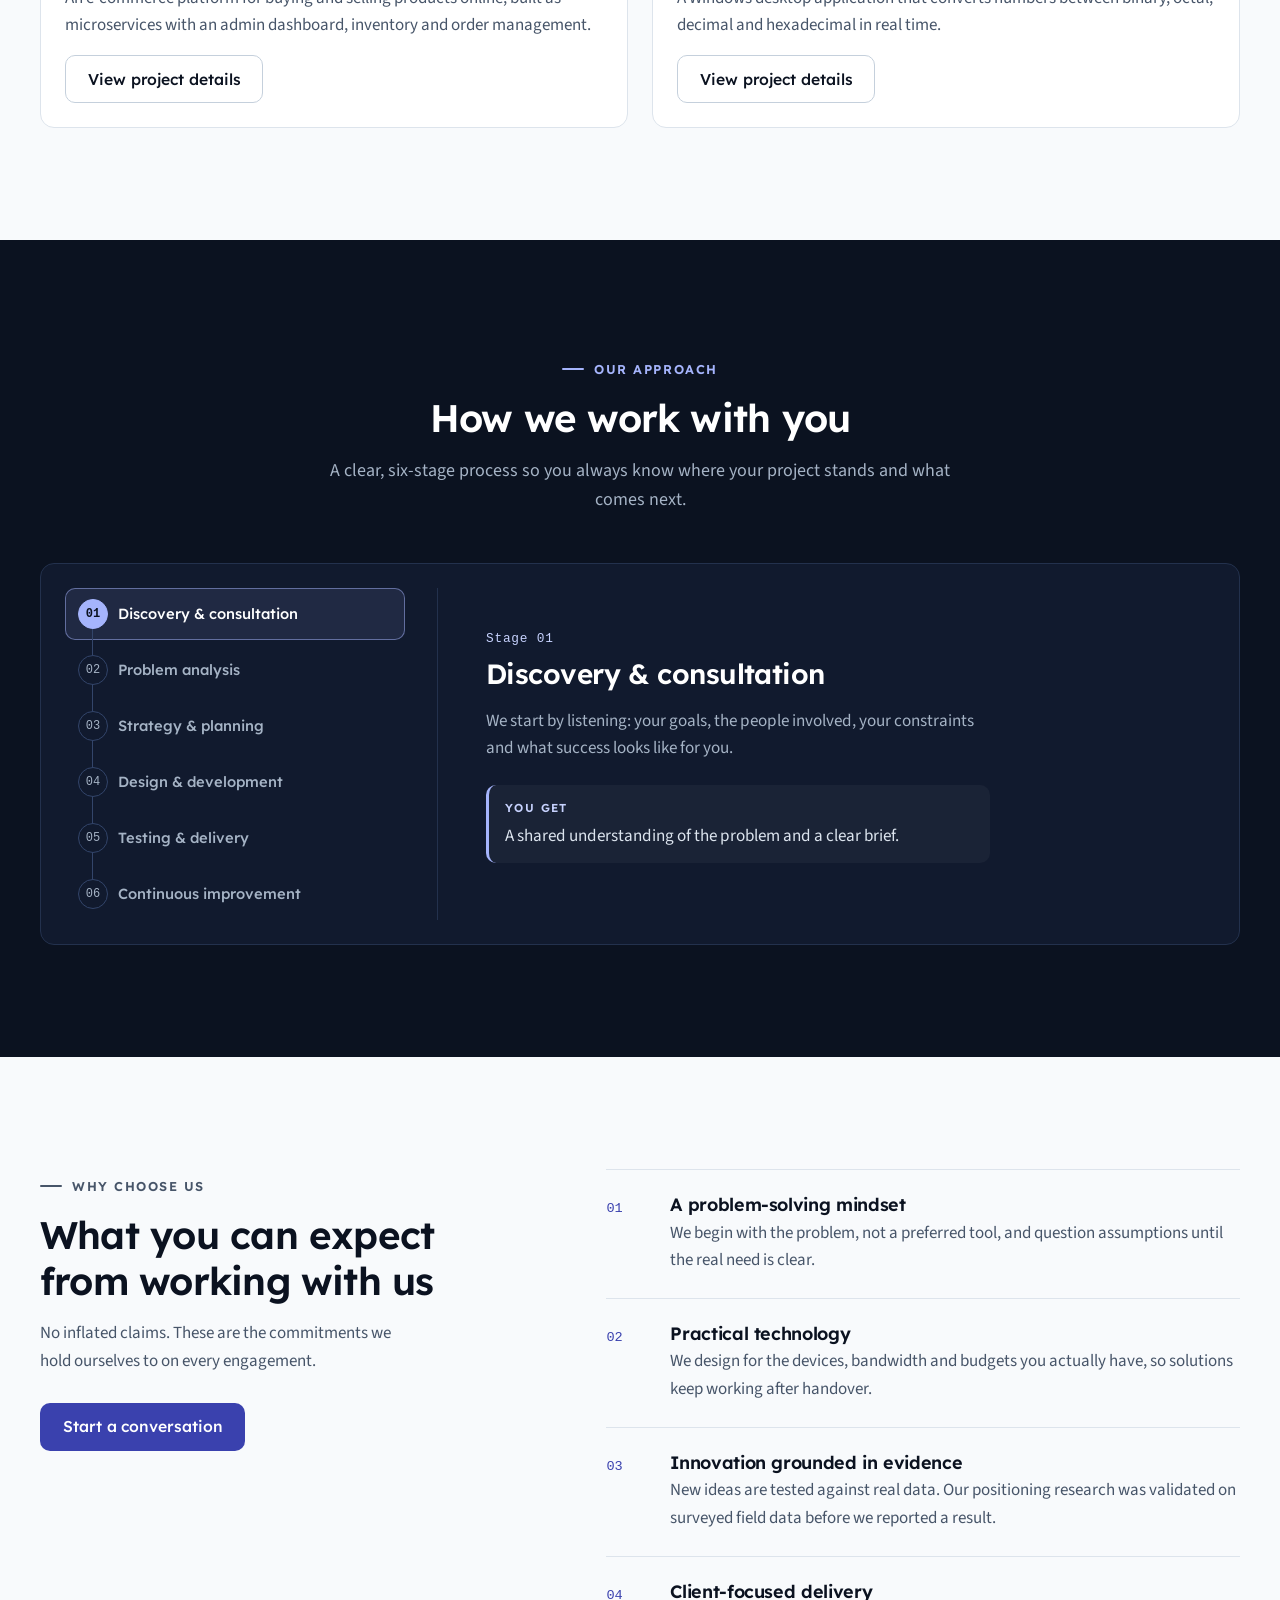
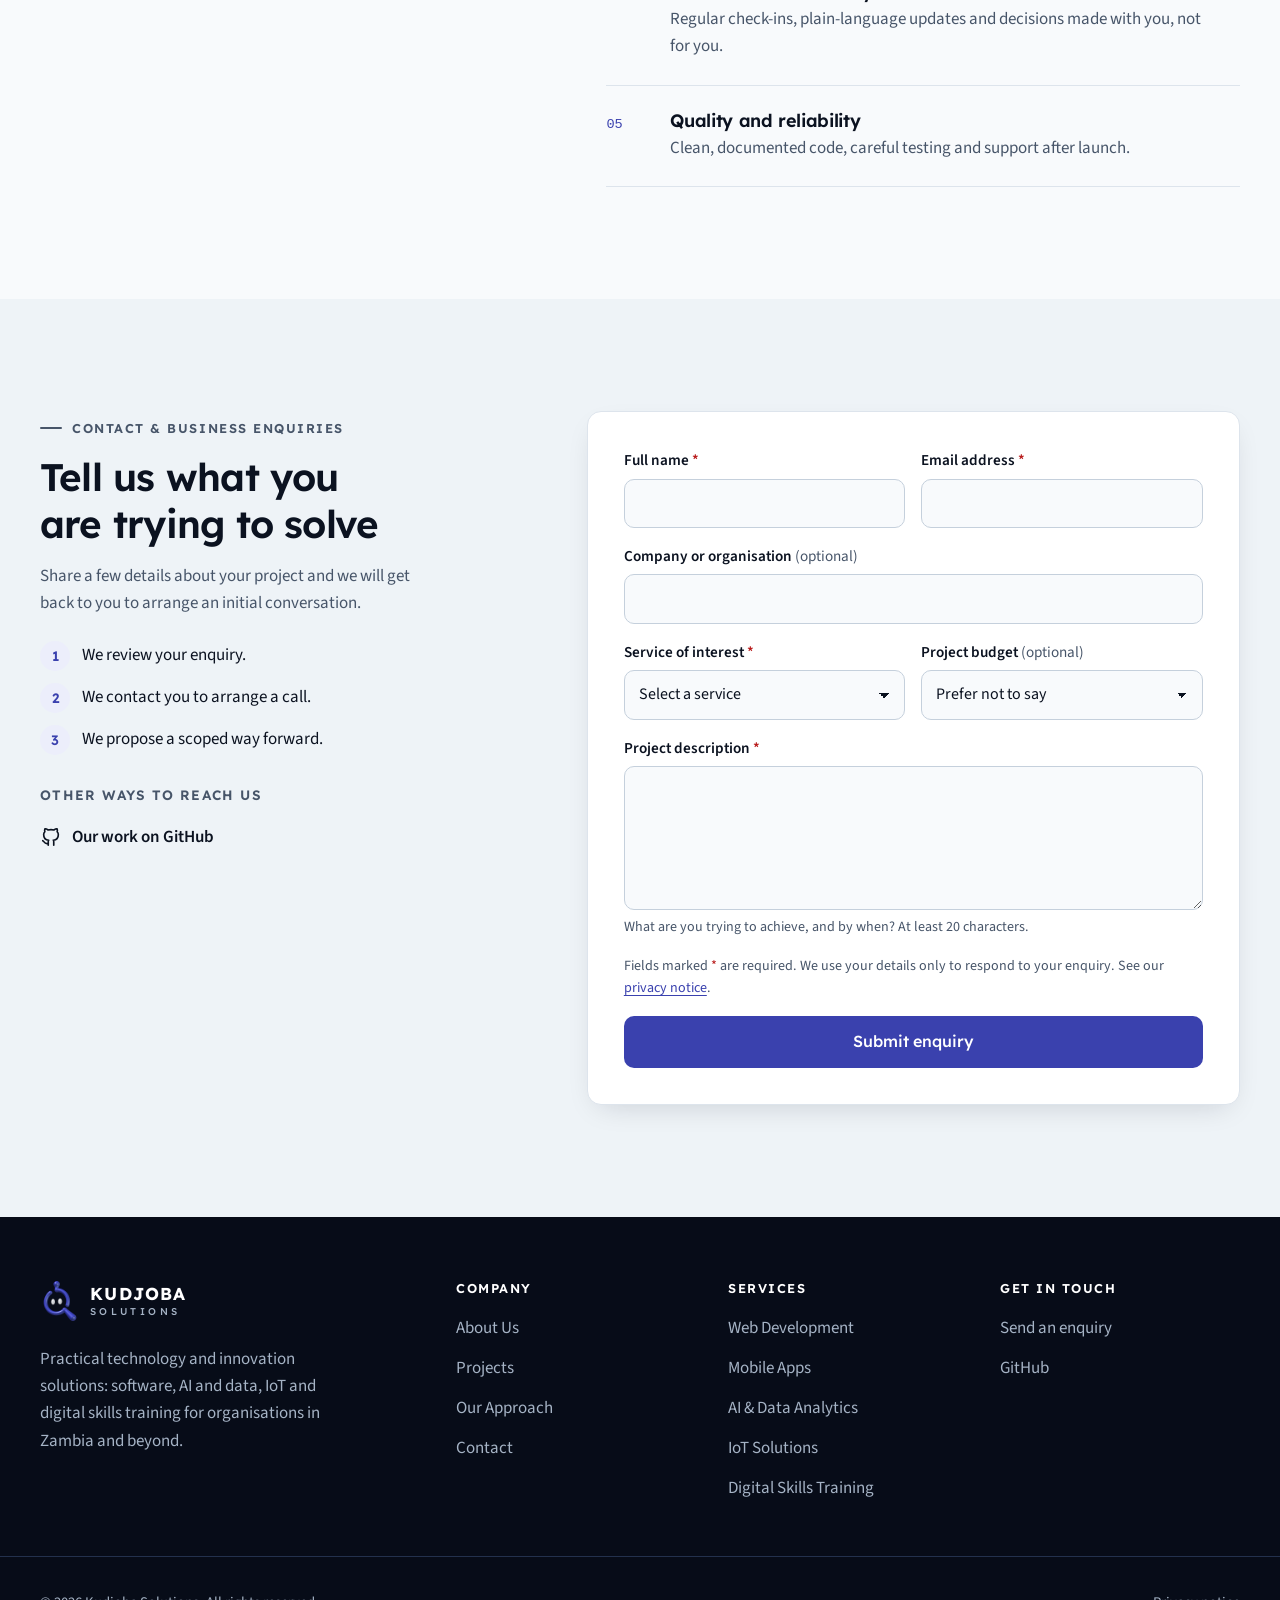
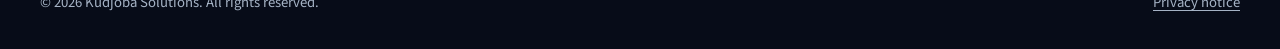
==== commit 6b39e5c3: "Redesign site as Kudjoba Solutions corporate website - New single-page layout: hero, about + team, s" ====
--- a/index.html
+++ b/index.html
@@ -1,439 +1,706 @@
 <!DOCTYPE html>
-<html lang="en">
-
+<html lang="en-GB">
 <head>
-
-    <meta charset="UTF-8">
-    <meta name="viewport" content="width=device-width, initial-scale=1.0">
-
-    <title>UTS Technologies ZM</title>
-    <link rel="stylesheet" href="styles.css">
-
-
-    <meta name="description"
-        content="UTS Technologies ZM provides software development, AI, IoT and ICT training services in Zambia.">
-
-
-    <link href="https://fonts.googleapis.com/css2?family=Poppins:wght@300;400;600;700&display=swap" rel="stylesheet">
-
-    <link href="https://unpkg.com/aos@2.3.1/dist/aos.css" rel="stylesheet">
-
+  <meta charset="UTF-8">
+  <meta name="viewport" content="width=device-width, initial-scale=1">
+  <title>Kudjoba Solutions | Software, AI, IoT &amp; Digital Skills in Zambia</title>
+  <meta name="description" content="Kudjoba Solutions builds web platforms, mobile apps, AI and data systems and IoT solutions, and delivers digital skills training, for organisations in Zambia and across Africa.">
+  <meta name="theme-color" content="#0B1220">
+  <meta name="color-scheme" content="light dark">
+
+  <meta property="og:type" content="website">
+  <meta property="og:site_name" content="Kudjoba Solutions">
+  <meta property="og:title" content="Kudjoba Solutions | Practical technology for real conditions">
+  <meta property="og:description" content="Software, AI and data, IoT and digital skills training for organisations in Zambia and across Africa.">
+  <meta property="og:image" content="assets/img/og-image.png">
+  <meta property="og:image:width" content="1200">
+  <meta property="og:image:height" content="630">
+  <meta property="og:image:alt" content="Kudjoba Solutions logo and tagline on a dark navy background">
+  <meta name="twitter:card" content="summary_large_image">
+  <link rel="icon" href="favicon-32.png" sizes="32x32" type="image/png">
+  <link rel="apple-touch-icon" href="apple-touch-icon.png">
+  <link rel="preload" href="assets/fonts/lexend-latin-wght-normal.woff2" as="font" type="font/woff2" crossorigin>
+  <link rel="preload" href="assets/fonts/source-sans-3-latin-wght-normal.woff2" as="font" type="font/woff2" crossorigin>
+  <link rel="stylesheet" href="assets/css/main.css">
+
+  <script>
+    /* Apply the saved or system theme before first paint to avoid a flash. */
+    (function () {
+      var t = null;
+      try { t = localStorage.getItem('kudjoba-theme'); } catch (e) {}
+      if (t !== 'light' && t !== 'dark') {
+        t = window.matchMedia && window.matchMedia('(prefers-color-scheme: dark)').matches ? 'dark' : 'light';
+      }
+      document.documentElement.setAttribute('data-theme', t);
+      document.documentElement.classList.add('js');
+    })();
+  </script>
+
+  <script type="application/ld+json">
+  {
+    "@context": "https://schema.org",
+    "@type": "Organization",
+    "name": "Kudjoba Solutions",
+    "description": "Technology and innovation solutions: web and mobile software, AI and data analytics, IoT solutions and digital skills training.",
+    "areaServed": "Zambia",
+    "knowsAbout": ["Software development", "Mobile applications", "Artificial intelligence", "Data analytics", "Internet of Things", "Digital skills training", "Geospatial positioning"],
+    "sameAs": ["https://github.com/dev-lusale"]
+  }
+  </script>
 </head>
 
 <body>
-
-    <!-- NAVBAR -->
-
-    <nav class="navbar">
-
-        <div class="logo">
-
-            <!-- PUT YOUR LOGO -->
-            <img src="images/uts_logo.png">
-
-        </div>
-
-        <ul class="nav-links">
-
-            <li><a href="#home">Home</a></li>
-            <li><a href="#about">About</a></li>
-            <li><a href="#services">Services</a></li>
-            <li><a href="#projects">Projects</a></li>
-            <li><a href="#team">Team</a></li>
-            <li><a href="#contact">Contact</a></li>
-
+  <a class="skip-link" href="#main">Skip to main content</a>
+
+  <!-- ============ HEADER / NAVIGATION ============ -->
+  <header class="site-header" id="top">
+    <div class="container header-inner">
+      <a class="brand" href="#home" aria-label="Kudjoba Solutions, back to top">
+        <img src="assets/img/logo.webp" alt="" width="40" height="40">
+        <span class="brand-text"><span class="brand-name">KUDJOBA</span><span class="brand-sub">SOLUTIONS</span></span>
+      </a>
+
+      <nav class="primary-nav" aria-label="Primary">
+        <ul class="nav-list">
+          <li><a href="#home" data-nav>Home</a></li>
+          <li><a href="#about" data-nav>About Us</a></li>
+          <li><a href="#services" data-nav>Services</a></li>
+          <li><a href="#projects" data-nav>Projects</a></li>
+          <li><a href="#approach" data-nav>Our Approach</a></li>
+          <li><a href="#contact" data-nav>Contact</a></li>
         </ul>
-
-        <button id="darkModeToggle">
-            <img src="icons/toggle-on.png" alt="Dark Mode" class="icon">
+      </nav>
+
+      <div class="header-actions">
+        <button class="icon-btn theme-toggle" type="button" aria-label="Switch to dark theme" data-theme-toggle>
+          <svg class="i-moon" viewBox="0 0 24 24" aria-hidden="true"><path d="M21 12.8A9 9 0 1 1 11.2 3a7 7 0 0 0 9.8 9.8Z"/></svg>
+          <svg class="i-sun" viewBox="0 0 24 24" aria-hidden="true"><circle cx="12" cy="12" r="4"/><path d="M12 2v2M12 20v2M4.9 4.9l1.4 1.4M17.7 17.7l1.4 1.4M2 12h2M20 12h2M4.9 19.1l1.4-1.4M17.7 6.3l1.4-1.4"/></svg>
         </button>
-
-        <div class="menu-toggle" id="menu-toggle">
-            <img src="icons/menu.png" alt="Menu" class="icon">
-        </div>
-
-    </nav>
-
-    <!-- HERO -->
-
-    <section id="home" class="hero">
-
-        <div class="hero-content" data-aos="zoom-in">
-
-            <h1>UTS Technologies ZM</h1>
-
-            <p>
-                Innovate. Empower. Transform.
+        <a class="btn btn-primary btn-sm header-cta" href="#contact">Let's Talk</a>
+        <button class="icon-btn menu-toggle" type="button" aria-label="Open menu" aria-expanded="false" aria-controls="mobile-drawer" data-menu-open>
+          <svg viewBox="0 0 24 24" aria-hidden="true"><path d="M4 7h16M4 12h16M4 17h16"/></svg>
+        </button>
+      </div>
+    </div>
+  </header>
+
+  <!-- Mobile drawer -->
+  <div class="drawer" id="mobile-drawer" role="dialog" aria-modal="true" aria-label="Site menu" hidden>
+    <div class="drawer-backdrop" data-menu-close></div>
+    <div class="drawer-panel">
+      <div class="drawer-head">
+        <span class="brand-text"><span class="brand-name">KUDJOBA</span><span class="brand-sub">SOLUTIONS</span></span>
+        <button class="icon-btn" type="button" aria-label="Close menu" data-menu-close>
+          <svg viewBox="0 0 24 24" aria-hidden="true"><path d="M6 6l12 12M18 6 6 18"/></svg>
+        </button>
+      </div>
+      <nav aria-label="Mobile">
+        <ul class="drawer-list">
+          <li><a href="#home" data-nav>Home</a></li>
+          <li><a href="#about" data-nav>About Us</a></li>
+          <li><a href="#services" data-nav>Services</a></li>
+          <li><a href="#projects" data-nav>Projects</a></li>
+          <li><a href="#approach" data-nav>Our Approach</a></li>
+          <li><a href="#contact" data-nav>Contact</a></li>
+        </ul>
+      </nav>
+      <a class="btn btn-primary btn-block" href="#contact">Let's Work Together</a>
+    </div>
+  </div>
+
+  <main id="main" tabindex="-1">
+
+    <!-- ============ HERO ============ -->
+    <section class="hero" id="home" aria-labelledby="hero-title">
+      <div class="hero-grid-bg" aria-hidden="true"></div>
+      <div class="container hero-inner">
+        <div class="hero-copy">
+          <p class="eyebrow eyebrow-on-dark reveal">Technology &amp; innovation solutions · Zambia</p>
+          <h1 id="hero-title" class="reveal" style="--i:1">Technology that works where your organisation works.</h1>
+          <p class="hero-lead reveal" style="--i:2">
+            Kudjoba Solutions designs and builds software, mobile apps, AI and data systems and IoT solutions, and trains the people who use them. We engineer for real conditions: limited bandwidth, modest devices and signals that drop out.
+          </p>
+          <div class="hero-actions reveal" style="--i:3">
+            <a class="btn btn-primary btn-lg" href="#services">Explore Our Solutions
+              <svg viewBox="0 0 24 24" aria-hidden="true"><path d="M5 12h14M13 6l6 6-6 6"/></svg>
+            </a>
+            <a class="btn btn-ghost-dark btn-lg" href="#contact">Let's Work Together</a>
+          </div>
+          <ul class="hero-points reveal" style="--i:4" aria-label="What we bring">
+            <li>Web, mobile &amp; .NET platforms</li>
+            <li>AI, data &amp; IoT</li>
+            <li>Field-tested positioning research</li>
+          </ul>
+        </div>
+
+        <!-- Hero visual: illustrates the MCDR project (real work) -->
+        <figure class="hero-visual reveal" style="--i:2">
+          <div class="map-card">
+            <div class="map-card-head">
+              <span class="dot dot-live" aria-hidden="true"></span>
+              <span class="mono">MCDR · positioning fallback</span>
+              <button class="motion-btn" type="button" aria-pressed="false" data-map-pause>Pause animation</button>
+            </div>
+            <svg class="map-svg" viewBox="0 0 480 320" role="img" aria-labelledby="map-title map-desc">
+              <title id="map-title">Illustration of map-constrained positioning</title>
+              <desc id="map-desc">A road map with a vehicle route. Part of the route is marked as a satellite signal outage, where the position estimate stays on the road thanks to the map constraint.</desc>
+              <g class="map-blocks">
+                <rect x="20" y="20" width="110" height="70" rx="6"/><rect x="160" y="20" width="140" height="70" rx="6"/><rect x="330" y="20" width="130" height="70" rx="6"/>
+                <rect x="20" y="120" width="110" height="80" rx="6"/><rect x="160" y="120" width="60" height="80" rx="6"/><rect x="250" y="120" width="210" height="80" rx="6"/>
+                <rect x="20" y="230" width="200" height="70" rx="6"/><rect x="250" y="230" width="90" height="70" rx="6"/><rect x="370" y="230" width="90" height="70" rx="6"/>
+              </g>
+              <g class="map-roads">
+                <path d="M0 105H480M0 215H480M145 0V320M235 0V320M355 0V320"/>
+              </g>
+              <path class="route-base" d="M40 215H145V105H355V215H460"/>
+              <path class="route-ok" pathLength="100" d="M40 215H145V105H230"/>
+              <path class="route-outage" d="M230 105H355V180"/>
+              <path class="route-ok route-ok-2" pathLength="100" d="M355 180V215H460"/>
+              <g class="outage-label">
+                <rect x="232" y="62" width="122" height="26" rx="5"/>
+                <text x="293" y="79" text-anchor="middle">GNSS outage</text>
+              </g>
+              <g class="vehicle" transform="translate(40 215)">
+                <circle r="9"/><circle r="3.5" class="vehicle-core"/>
+                <animateMotion dur="10s" begin="0.8s" repeatCount="indefinite" calcMode="linear" path="M0 0H105V-110H315V0H420"/>
+              </g>
+            </svg>
+            <div class="map-stats">
+              <div>
+                <span class="stat-label">Error with map constraint</span>
+                <span class="stat-value">2.55&nbsp;m <span class="stat-unit">RMSE</span></span>
+              </div>
+              <div>
+                <span class="stat-label">Dead reckoning alone</span>
+                <span class="stat-value stat-muted">549.92&nbsp;m</span>
+              </div>
+            </div>
+          </div>
+          <figcaption>From our project work: keeping a vehicle located on the road when satellite positioning fails. <a href="#projects">See the project</a></figcaption>
+        </figure>
+      </div>
+    </section>
+
+    <!-- ============ ABOUT ============ -->
+    <section class="section" id="about" aria-labelledby="about-title">
+      <div class="container">
+        <div class="about-grid">
+          <div class="about-intro">
+            <p class="eyebrow reveal">About Kudjoba Solutions</p>
+            <h2 id="about-title" class="reveal" style="--i:1">A multidisciplinary team solving practical problems with technology.</h2>
+            <p class="reveal" style="--i:2">
+              We are a technology and innovation business that brings together software engineering, data science, geomatics and financial expertise. That mix lets us look at a problem from more than one angle: how it works technically, how it fits the people and place it serves, and whether it makes business sense.
             </p>
-
-            <a href="#services" class="btn">
-                Our Services
-            </a>
-
-        </div>
-
+            <p class="reveal" style="--i:3">
+              We build web and mobile platforms, AI and data solutions and IoT systems, and we run digital skills training so that the people who rely on technology can use it with confidence.
+            </p>
+          </div>
+
+          <div class="about-cards">
+            <article class="info-card reveal" style="--i:1">
+              <h3>Our mission</h3>
+              <p>To deliver practical, dependable technology that helps organisations in Zambia and across Africa solve real problems and work more effectively.</p>
+            </article>
+            <article class="info-card reveal" style="--i:2">
+              <h3>Our vision</h3>
+              <p>A future in which every organisation, whatever its infrastructure, can use technology confidently to serve its people.</p>
+            </article>
+          </div>
+        </div>
+
+        <div class="values reveal">
+          <h3 class="values-title">What we value</h3>
+          <ul class="values-list">
+            <li><strong>Practicality.</strong> Solutions sized to the problem and to the conditions they will run in.</li>
+            <li><strong>Rigour.</strong> We test against real data before we call something done.</li>
+            <li><strong>Integrity.</strong> Honest scoping, clear costs and no inflated promises.</li>
+            <li><strong>Partnership.</strong> We work with clients, not just for them, and hand over knowledge as we go.</li>
+          </ul>
+        </div>
+
+        <div class="team-block">
+          <div class="section-head section-head-left">
+            <p class="eyebrow reveal">Our team</p>
+            <h3 class="team-title reveal" style="--i:1">The people behind the work</h3>
+          </div>
+          <ul class="team-grid">
+            <li class="team-card reveal" style="--i:1">
+              <img src="assets/img/team-benhard-bwembya.webp" alt="Portrait of Benhard Bwembya" width="480" height="480" loading="lazy" decoding="async">
+              <div><h4>Benhard Bwembya</h4><p>Co-founder · BEng Geomatics</p></div>
+            </li>
+            <li class="team-card reveal" style="--i:2">
+              <img src="assets/img/team-bernard-lusale.webp" alt="Portrait of Bernard Lusale" width="480" height="480" loading="lazy" decoding="async">
+              <div><h4>Bernard Lusale</h4><p>Software Engineer &amp; Data Analyst · BSc Computer Science</p></div>
+            </li>
+            <li class="team-card reveal" style="--i:3">
+              <img src="assets/img/team-dorcus-helemendi.webp" alt="Portrait of Dorcus Helemendi" width="420" height="420" loading="lazy" decoding="async">
+              <div><h4>Dorcus Helemendi</h4><p>Finance · BSc Banking &amp; Finance</p></div>
+            </li>
+            <li class="team-card reveal" style="--i:4">
+              <img src="assets/img/team-levi-mutambo.webp" alt="Portrait of Dr Levi Mutambo" width="480" height="480" loading="lazy" decoding="async">
+              <div><h4>Dr Levi Mutambo</h4><p>GeoInformation Science Research · Innovation Catalyst</p></div>
+            </li>
+          </ul>
+        </div>
+      </div>
     </section>
 
-    <!-- ABOUT -->
-
-    <section id="about" class="about">
-
-        <div class="about-container">
-
-            <div class="about-image" data-aos="fade-right">
-
-                <!-- ABOUT IMAGE -->
-                <img src="images/about.png" alt="About Yuma Technologies">
-
-            </div>
-
-            <div class="about-text" data-aos="fade-left">
-
-                <h2>
-                    About
-                </h2>
-
-                <p>
-                    We deliver software, AI,
-                    IoT and youth digital training.
-                </p>
-
-            </div>
-
-        </div>
-
+    <!-- ============ SERVICES ============ -->
+    <section class="section section-tint" id="services" aria-labelledby="services-title">
+      <div class="container">
+        <div class="section-head">
+          <p class="eyebrow reveal">Services</p>
+          <h2 id="services-title" class="reveal" style="--i:1">What we can build and deliver for you</h2>
+          <p class="section-lead reveal" style="--i:2">Five service areas, each focused on a working result rather than a technology for its own sake.</p>
+        </div>
+
+        <ul class="services-grid">
+          <li class="service-card reveal" style="--i:1">
+            <div class="service-icon" aria-hidden="true"><svg viewBox="0 0 24 24"><rect x="3" y="4" width="18" height="14" rx="2"/><path d="M3 9h18M8 21h8M12 18v3"/></svg></div>
+            <h3>Web Development</h3>
+            <p>Responsive websites, web applications and business platforms that load quickly on modest connections.</p>
+            <p class="service-value"><span>Business value</span>A professional online presence and tools your customers and staff can reach from any device.</p>
+            <div class="service-more" id="svc-web" hidden>
+              <ul class="check-list">
+                <li>Company and organisation websites</li>
+                <li>Web applications and dashboards</li>
+                <li>E-commerce and online ordering platforms</li>
+              </ul>
+            </div>
+            <div class="service-actions">
+              <button class="link-btn" type="button" aria-expanded="false" aria-controls="svc-web" data-toggle-more>Learn more</button>
+              <a class="link-arrow" href="#contact" data-service="Web Development">Discuss this service</a>
+            </div>
+          </li>
+
+          <li class="service-card reveal" style="--i:2">
+            <div class="service-icon" aria-hidden="true"><svg viewBox="0 0 24 24"><rect x="6" y="2" width="12" height="20" rx="2.5"/><path d="M11 18h2"/></svg></div>
+            <h3>Mobile Apps</h3>
+            <p>Android and cross-platform apps designed for everyday devices and intermittent connectivity.</p>
+            <p class="service-value"><span>Business value</span>Put your service in your users' pockets, including when they are offline.</p>
+            <div class="service-more" id="svc-mobile" hidden>
+              <ul class="check-list">
+                <li>Android applications</li>
+                <li>Cross-platform apps for Android and iOS</li>
+                <li>Offline-first data capture</li>
+              </ul>
+            </div>
+            <div class="service-actions">
+              <button class="link-btn" type="button" aria-expanded="false" aria-controls="svc-mobile" data-toggle-more>Learn more</button>
+              <a class="link-arrow" href="#contact" data-service="Mobile Apps">Discuss this service</a>
+            </div>
+          </li>
+
+          <li class="service-card reveal" style="--i:3">
+            <div class="service-icon" aria-hidden="true"><svg viewBox="0 0 24 24"><path d="M3 3v18h18"/><path d="m7 15 4-4 3 3 5-6"/></svg></div>
+            <h3>AI &amp; Data Analytics</h3>
+            <p>Analytics, dashboards and machine-learning models that turn your data into decisions.</p>
+            <p class="service-value"><span>Business value</span>See what is happening in your operations and act on evidence, not guesswork.</p>
+            <div class="service-more" id="svc-ai" hidden>
+              <ul class="check-list">
+                <li>Data cleaning, analysis and reporting</li>
+                <li>Interactive dashboards</li>
+                <li>Predictive and machine-learning models</li>
+              </ul>
+            </div>
+            <div class="service-actions">
+              <button class="link-btn" type="button" aria-expanded="false" aria-controls="svc-ai" data-toggle-more>Learn more</button>
+              <a class="link-arrow" href="#contact" data-service="AI &amp; Data Analytics">Discuss this service</a>
+            </div>
+          </li>
+
+          <li class="service-card reveal" style="--i:4">
+            <div class="service-icon" aria-hidden="true"><svg viewBox="0 0 24 24"><rect x="7" y="7" width="10" height="10" rx="1.5"/><path d="M10 2v5M14 2v5M10 17v5M14 17v5M2 10h5M2 14h5M17 10h5M17 14h5"/></svg></div>
+            <h3>IoT Solutions</h3>
+            <p>Connected sensors and devices that collect field data and feed it into the systems you already use.</p>
+            <p class="service-value"><span>Business value</span>Monitor assets and conditions remotely and catch problems earlier.</p>
+            <div class="service-more" id="svc-iot" hidden>
+              <ul class="check-list">
+                <li>Sensor and device integration</li>
+                <li>Data pipelines from field to dashboard</li>
+                <li>Alerts and remote monitoring</li>
+              </ul>
+            </div>
+            <div class="service-actions">
+              <button class="link-btn" type="button" aria-expanded="false" aria-controls="svc-iot" data-toggle-more>Learn more</button>
+              <a class="link-arrow" href="#contact" data-service="IoT Solutions">Discuss this service</a>
+            </div>
+          </li>
+
+          <li class="service-card reveal" style="--i:5">
+            <div class="service-icon" aria-hidden="true"><svg viewBox="0 0 24 24"><path d="M2 9 12 4l10 5-10 5L2 9Z"/><path d="M6 11v5c0 1.5 2.7 3 6 3s6-1.5 6-3v-5"/></svg></div>
+            <h3>Digital Skills Training</h3>
+            <p>Practical ICT and digital skills training for young people, staff teams and organisations.</p>
+            <p class="service-value"><span>Business value</span>Teams that can use, maintain and get more from the technology you invest in.</p>
+            <div class="service-more" id="svc-training" hidden>
+              <ul class="check-list">
+                <li>Youth digital skills programmes</li>
+                <li>Staff training on new systems</li>
+                <li>Introductory programming and data skills</li>
+              </ul>
+            </div>
+            <div class="service-actions">
+              <button class="link-btn" type="button" aria-expanded="false" aria-controls="svc-training" data-toggle-more>Learn more</button>
+              <a class="link-arrow" href="#contact" data-service="Digital Skills Training">Discuss this service</a>
+            </div>
+          </li>
+        </ul>
+      </div>
     </section>
 
-    <!-- SERVICES -->
-
-    <section id="services" class="services">
-        <div class="about-image" data-aos="fade-right">
-
-            <!-- ABOUT IMAGE -->
-            <img src="images/customer-care.png" alt="About Yuma Technologies">
-
-        </div>
-
-        <h2 class="section-title">
-            Our Services
-        </h2>
-
-        <div class="services-container">
-
-            <div class="service-card" data-aos="fade-up">
-
-                <img src="images/web.jpg">
-
-                <h3>Web Development</h3>
-
-                <p>
-                    Modern responsive websites.
-                </p>
-
-            </div>
-
-            <div class="service-card" data-aos="fade-up">
-
-                <img src="images/mobile.jpg">
-
-                <h3>Mobile Apps</h3>
-
-                <p>
-                    Android & cross-platform apps.
-                </p>
-
-            </div>
-
-            <div class="service-card" data-aos="fade-up">
-
-                <img src="images/ai-data-analytics.webp">
-
-                <h3>AI & Data</h3>
-
-                <p>
-                    Smart analytics solutions.
-                </p>
-
-            </div>
-
-        </div>
-
+    <!-- ============ PROJECTS ============ -->
+    <section class="section" id="projects" aria-labelledby="projects-title">
+      <div class="container">
+        <div class="section-head">
+          <p class="eyebrow reveal">Solutions &amp; projects</p>
+          <h2 id="projects-title" class="reveal" style="--i:1">Work that shows how we think</h2>
+          <p class="section-lead reveal" style="--i:2">A selection of projects built by our team, from field-validated research to full software platforms.</p>
+        </div>
+
+        <div class="projects-grid">
+          <article class="project-card project-featured reveal" style="--i:1">
+            <div class="project-media project-media-dark">
+              <svg viewBox="0 0 400 220" aria-hidden="true">
+                <path class="pm-road" d="M-10 170C80 170 110 60 200 60S330 150 410 120"/>
+                <path class="pm-truth" d="M-10 170C80 170 110 60 200 60S330 150 410 120"/>
+                <path class="pm-dr" d="M40 168C120 150 170 40 260 20S360 -10 410 -30"/>
+                <g class="pm-dots"><circle cx="60" cy="168" r="4"/><circle cx="130" cy="120" r="4"/><circle cx="200" cy="61" r="4"/><circle cx="270" cy="96" r="4"/><circle cx="340" cy="138" r="4"/></g>
+              </svg>
+              <ul class="pm-legend" aria-label="Schematic legend">
+                <li class="lg-note">Schematic</li>
+                <li><i class="lg-road"></i>Surveyed road</li>
+                <li><i></i>MCDR estimate</li>
+                <li><i class="lg-dr"></i>Dead reckoning drift</li>
+              </ul>
+            </div>
+            <div class="project-body">
+              <div class="project-meta"><span class="tag">Research prototype</span><span class="tag tag-quiet">Geospatial · AI</span></div>
+              <h3>Map-Constrained Dead Reckoning (MCDR)</h3>
+              <p>A backup positioning system that keeps vehicles located on the road map when satellite positioning (GNSS) is lost, combining odometry and heading with surveyed road geometry.</p>
+              <dl class="project-results">
+                <div><dt>Position error (RMSE)</dt><dd>2.55&nbsp;m</dd></div>
+                <div><dt>Without map constraint</dt><dd>549.92&nbsp;m</dd></div>
+                <div><dt>Estimates within lane half-width</dt><dd>88%</dd></div>
+              </dl>
+              <button class="btn btn-secondary" type="button" data-dialog-open="dlg-mcdr">View project details</button>
+            </div>
+          </article>
+
+          <article class="project-card reveal" style="--i:2">
+            <div class="project-media project-media-arch" aria-hidden="true">
+              <svg viewBox="0 0 400 220">
+                <g class="arch-lines"><path d="M200 78V100M200 100H70V130M200 100H330V130M200 100V130M135 100V130M265 100V130"/></g>
+                <rect class="arch-node arch-node-main" x="130" y="40" width="140" height="38" rx="6"/><text x="200" y="64" text-anchor="middle">API Gateway</text>
+                <g class="arch-svc">
+                  <rect x="40" y="130" width="60" height="34" rx="5"/><rect x="105" y="130" width="60" height="34" rx="5"/><rect x="170" y="130" width="60" height="34" rx="5"/><rect x="235" y="130" width="60" height="34" rx="5"/><rect x="300" y="130" width="60" height="34" rx="5"/>
+                </g>
+                <g class="arch-labels"><text x="70" y="151" text-anchor="middle">Identity</text><text x="135" y="151" text-anchor="middle">Inventory</text><text x="200" y="151" text-anchor="middle">Orders</text><text x="265" y="151" text-anchor="middle">Payment</text><text x="330" y="151" text-anchor="middle">Notify</text></g>
+              </svg>
+            </div>
+            <div class="project-body">
+              <div class="project-meta"><span class="tag">Platform</span><span class="tag tag-quiet">Web · .NET</span></div>
+              <h3>TechMart</h3>
+              <p>An e-commerce platform for buying and selling products online, built as microservices with an admin dashboard, inventory and order management.</p>
+              <button class="btn btn-secondary" type="button" data-dialog-open="dlg-techmart">View project details</button>
+            </div>
+          </article>
+
+          <article class="project-card reveal" style="--i:3">
+            <div class="project-media">
+              <img src="assets/img/project-xero1.webp" alt="Screenshot of the Xero1 number base converter window" width="607" height="491" loading="lazy" decoding="async">
+            </div>
+            <div class="project-body">
+              <div class="project-meta"><span class="tag">Desktop app</span><span class="tag tag-quiet">C# · .NET</span></div>
+              <h3>Xero1</h3>
+              <p>A Windows desktop application that converts numbers between binary, octal, decimal and hexadecimal in real time.</p>
+              <button class="btn btn-secondary" type="button" data-dialog-open="dlg-xero1">View project details</button>
+            </div>
+          </article>
+        </div>
+      </div>
     </section>
 
-    <!-- PROJECTS -->
-
-    <section id="projects" class="projects">
-
-        <h2 class="section-title">
-            Our Projects
-        </h2>
-
-        <div class="filter-buttons">
-
-            <button onclick="filterProjects('all')">
-                All
+    <!-- Project dialogs -->
+    <dialog class="modal" id="dlg-mcdr" aria-labelledby="dlg-mcdr-title">
+      <div class="modal-inner">
+        <div class="modal-head">
+          <h3 id="dlg-mcdr-title">Map-Constrained Dead Reckoning (MCDR)</h3>
+          <button class="icon-btn" type="button" aria-label="Close project details" data-dialog-close><svg viewBox="0 0 24 24" aria-hidden="true"><path d="M6 6l12 12M18 6 6 18"/></svg></button>
+        </div>
+        <div class="modal-body">
+          <h4>Problem addressed</h4>
+          <p>Intelligent transport systems rely on satellite positioning. When the signal is blocked, jammed or distorted, vehicles disappear or jump on dispatch maps, leaving operators without a reliable location.</p>
+          <h4>Solution</h4>
+          <p>MCDR is an independent backup positioning layer. It estimates position from odometry and heading, and uses a particle filter constrained by known road geometry to stop the estimate drifting off the road.</p>
+          <h4>Validation</h4>
+          <p>Tested on a field dataset from a network RTK survey of Copperbelt University's Riverside Campus roads. Over roughly 850&nbsp;m, MCDR's error was 2.55&nbsp;m RMSE against 549.92&nbsp;m for dead reckoning alone, and 88% of its estimates fell within the lane half-width.</p>
+          <h4>Technology</h4>
+          <ul class="chip-list"><li>Particle filter</li><li>Dead reckoning</li><li>Road geometry (LandXML)</li><li>Python / Jupyter</li><li>RTK GNSS survey data</li></ul>
+          <p class="modal-note">Developed by Team KUDJOBA for the RUT International Project Competition (Russian University of Transport, 2026).</p>
+        </div>
+      </div>
+    </dialog>
+
+    <dialog class="modal" id="dlg-techmart" aria-labelledby="dlg-techmart-title">
+      <div class="modal-inner">
+        <div class="modal-head">
+          <h3 id="dlg-techmart-title">TechMart</h3>
+          <button class="icon-btn" type="button" aria-label="Close project details" data-dialog-close><svg viewBox="0 0 24 24" aria-hidden="true"><path d="M6 6l12 12M18 6 6 18"/></svg></button>
+        </div>
+        <div class="modal-body">
+          <h4>Problem addressed</h4>
+          <p>Businesses need a dependable way to sell online, keep stock accurate and track orders without juggling separate tools.</p>
+          <h4>Solution</h4>
+          <p>An e-commerce platform split into independent services (identity, inventory, orders, payment and notifications) behind an API gateway, with a customer web app and an admin dashboard.</p>
+          <h4>Technology</h4>
+          <ul class="chip-list"><li>ASP.NET Core 9</li><li>Blazor</li><li>SQL Server</li><li>Ocelot API gateway</li><li>SignalR</li><li>Docker</li></ul>
+          <a class="btn btn-primary" href="https://github.com/dev-lusale/TechMart" target="_blank" rel="noopener">View source on GitHub<span class="sr-only"> (opens in a new tab)</span></a>
+        </div>
+      </div>
+    </dialog>
+
+    <dialog class="modal" id="dlg-xero1" aria-labelledby="dlg-xero1-title">
+      <div class="modal-inner">
+        <div class="modal-head">
+          <h3 id="dlg-xero1-title">Xero1</h3>
+          <button class="icon-btn" type="button" aria-label="Close project details" data-dialog-close><svg viewBox="0 0 24 24" aria-hidden="true"><path d="M6 6l12 12M18 6 6 18"/></svg></button>
+        </div>
+        <div class="modal-body">
+          <h4>Problem addressed</h4>
+          <p>Students and developers often convert values between number systems by hand, which is slow and easy to get wrong.</p>
+          <h4>Solution</h4>
+          <p>A desktop converter that updates binary, octal, decimal and hexadecimal fields as you type, with optional prefixes and selectable bit sizes.</p>
+          <h4>Technology</h4>
+          <ul class="chip-list"><li>C#</li><li>.NET 9</li><li>Windows Forms</li></ul>
+          <a class="btn btn-primary" href="https://github.com/dev-lusale/Xero1" target="_blank" rel="noopener">View source on GitHub<span class="sr-only"> (opens in a new tab)</span></a>
+        </div>
+      </div>
+    </dialog>
+
+    <!-- ============ APPROACH ============ -->
+    <section class="section section-dark" id="approach" aria-labelledby="approach-title">
+      <div class="container">
+        <div class="section-head">
+          <p class="eyebrow eyebrow-on-dark reveal">Our approach</p>
+          <h2 id="approach-title" class="reveal" style="--i:1">How we work with you</h2>
+          <p class="section-lead reveal" style="--i:2">A clear, six-stage process so you always know where your project stands and what comes next.</p>
+        </div>
+
+        <div class="process reveal" style="--i:2">
+          <div class="process-tabs" role="tablist" aria-label="Project stages" aria-orientation="vertical">
+            <button role="tab" id="tab-1" aria-controls="panel-1" aria-selected="true"><span class="step-no">01</span>Discovery &amp; consultation</button>
+            <button role="tab" id="tab-2" aria-controls="panel-2" aria-selected="false" tabindex="-1"><span class="step-no">02</span>Problem analysis</button>
+            <button role="tab" id="tab-3" aria-controls="panel-3" aria-selected="false" tabindex="-1"><span class="step-no">03</span>Strategy &amp; planning</button>
+            <button role="tab" id="tab-4" aria-controls="panel-4" aria-selected="false" tabindex="-1"><span class="step-no">04</span>Design &amp; development</button>
+            <button role="tab" id="tab-5" aria-controls="panel-5" aria-selected="false" tabindex="-1"><span class="step-no">05</span>Testing &amp; delivery</button>
+            <button role="tab" id="tab-6" aria-controls="panel-6" aria-selected="false" tabindex="-1"><span class="step-no">06</span>Continuous improvement</button>
+          </div>
+          <div class="process-panels">
+            <div class="process-panel" role="tabpanel" id="panel-1" aria-labelledby="tab-1" tabindex="0">
+              <p class="panel-kicker">Stage 01</p>
+              <h3>Discovery &amp; consultation</h3>
+              <p>We start by listening: your goals, the people involved, your constraints and what success looks like for you.</p>
+              <p class="panel-out"><span>You get</span>A shared understanding of the problem and a clear brief.</p>
+            </div>
+            <div class="process-panel" role="tabpanel" id="panel-2" aria-labelledby="tab-2" tabindex="0" hidden>
+              <p class="panel-kicker">Stage 02</p>
+              <h3>Problem analysis</h3>
+              <p>We look for the root cause rather than the symptom, studying existing processes, data and infrastructure before proposing anything.</p>
+              <p class="panel-out"><span>You get</span>A defined problem statement and the requirements a solution must meet.</p>
+            </div>
+            <div class="process-panel" role="tabpanel" id="panel-3" aria-labelledby="tab-3" tabindex="0" hidden>
+              <p class="panel-kicker">Stage 03</p>
+              <h3>Strategy &amp; planning</h3>
+              <p>We compare options, choose the approach that fits your budget and conditions, and agree scope, milestones and responsibilities.</p>
+              <p class="panel-out"><span>You get</span>A scoped plan with timelines and costs agreed up front.</p>
+            </div>
+            <div class="process-panel" role="tabpanel" id="panel-4" aria-labelledby="tab-4" tabindex="0" hidden>
+              <p class="panel-kicker">Stage 04</p>
+              <h3>Design &amp; development</h3>
+              <p>We design with your users and build in short iterations, sharing progress regularly so you can steer the work.</p>
+              <p class="panel-out"><span>You get</span>Working increments you can review and test early.</p>
+            </div>
+            <div class="process-panel" role="tabpanel" id="panel-5" aria-labelledby="tab-5" tabindex="0" hidden>
+              <p class="panel-kicker">Stage 05</p>
+              <h3>Testing &amp; delivery</h3>
+              <p>We test against real data and real devices, fix what we find, then deploy and train your team to use what we have built.</p>
+              <p class="panel-out"><span>You get</span>A tested solution, documentation and a trained team.</p>
+            </div>
+            <div class="process-panel" role="tabpanel" id="panel-6" aria-labelledby="tab-6" tabindex="0" hidden>
+              <p class="panel-kicker">Stage 06</p>
+              <h3>Continuous improvement</h3>
+              <p>After launch we monitor, support and improve the solution as your needs and your users' feedback evolve.</p>
+              <p class="panel-out"><span>You get</span>A solution that keeps delivering value over time.</p>
+            </div>
+          </div>
+        </div>
+      </div>
+    </section>
+
+    <!-- ============ WHY US ============ -->
+    <section class="section" id="why" aria-labelledby="why-title">
+      <div class="container why-grid">
+        <div class="why-intro">
+          <p class="eyebrow reveal">Why choose us</p>
+          <h2 id="why-title" class="reveal" style="--i:1">What you can expect from working with us</h2>
+          <p class="reveal" style="--i:2">No inflated claims. These are the commitments we hold ourselves to on every engagement.</p>
+          <a class="btn btn-primary reveal" style="--i:3" href="#contact">Start a conversation</a>
+        </div>
+        <ol class="why-list">
+          <li class="reveal" style="--i:1"><h3>A problem-solving mindset</h3><p>We begin with the problem, not a preferred tool, and question assumptions until the real need is clear.</p></li>
+          <li class="reveal" style="--i:2"><h3>Practical technology</h3><p>We design for the devices, bandwidth and budgets you actually have, so solutions keep working after handover.</p></li>
+          <li class="reveal" style="--i:3"><h3>Innovation grounded in evidence</h3><p>New ideas are tested against real data. Our positioning research was validated on surveyed field data before we reported a result.</p></li>
+          <li class="reveal" style="--i:4"><h3>Client-focused delivery</h3><p>Regular check-ins, plain-language updates and decisions made with you, not for you.</p></li>
+          <li class="reveal" style="--i:5"><h3>Quality and reliability</h3><p>Clean, documented code, careful testing and support after launch.</p></li>
+        </ol>
+      </div>
+    </section>
+
+    <!-- ============ CONTACT ============ -->
+    <section class="section section-tint" id="contact" aria-labelledby="contact-title">
+      <div class="container contact-grid">
+        <div class="contact-intro">
+          <p class="eyebrow reveal">Contact &amp; business enquiries</p>
+          <h2 id="contact-title" class="reveal" style="--i:1">Tell us what you are trying to solve</h2>
+          <p class="reveal" style="--i:2">Share a few details about your project and we will get back to you to arrange an initial conversation.</p>
+          <ol class="next-steps reveal" style="--i:3" aria-label="What happens next">
+            <li><span>1</span>We review your enquiry.</li>
+            <li><span>2</span>We contact you to arrange a call.</li>
+            <li><span>3</span>We propose a scoped way forward.</li>
+          </ol>
+          <div class="channels reveal" style="--i:4">
+            <h3>Other ways to reach us</h3>
+            <ul>
+              <li><a href="https://github.com/dev-lusale" target="_blank" rel="noopener">
+                <svg viewBox="0 0 24 24" aria-hidden="true"><path d="M9 19c-4.3 1.4-4.3-2.5-6-3m12 5v-3.5c0-1 .1-1.4-.5-2 2.8-.3 5.5-1.4 5.5-6a4.6 4.6 0 0 0-1.3-3.2 4.2 4.2 0 0 0-.1-3.2s-1.1-.3-3.5 1.3a12.3 12.3 0 0 0-6.2 0C6.5 2.8 5.4 3.1 5.4 3.1a4.2 4.2 0 0 0-.1 3.2A4.6 4.6 0 0 0 4 9.5c0 4.6 2.7 5.7 5.5 6-.6.6-.6 1.2-.5 2V21"/></svg>
+                Our work on GitHub<span class="sr-only"> (opens in a new tab)</span></a></li>
+            </ul>
+          </div>
+        </div>
+
+        <div class="form-card reveal" style="--i:2">
+          <form class="enquiry-form" id="enquiry-form" novalidate>
+            <div class="form-summary" id="form-summary" tabindex="-1" hidden></div>
+
+            <div class="field-row">
+              <div class="field">
+                <label for="f-name">Full name <span class="req" aria-hidden="true">*</span></label>
+                <input id="f-name" name="name" type="text" autocomplete="name" required maxlength="120" aria-describedby="f-name-err">
+                <p class="field-error" id="f-name-err"></p>
+              </div>
+              <div class="field">
+                <label for="f-email">Email address <span class="req" aria-hidden="true">*</span></label>
+                <input id="f-email" name="email" type="email" autocomplete="email" inputmode="email" required maxlength="160" aria-describedby="f-email-err">
+                <p class="field-error" id="f-email-err"></p>
+              </div>
+            </div>
+
+            <div class="field">
+              <label for="f-org">Company or organisation <span class="optional">(optional)</span></label>
+              <input id="f-org" name="organisation" type="text" autocomplete="organization" maxlength="160">
+            </div>
+
+            <div class="field-row">
+              <div class="field">
+                <label for="f-service">Service of interest <span class="req" aria-hidden="true">*</span></label>
+                <select id="f-service" name="service" required aria-describedby="f-service-err">
+                  <option value="">Select a service</option>
+                  <option>Web Development</option>
+                  <option>Mobile Apps</option>
+                  <option>AI &amp; Data Analytics</option>
+                  <option>IoT Solutions</option>
+                  <option>Digital Skills Training</option>
+                  <option>Something else</option>
+                </select>
+                <p class="field-error" id="f-service-err"></p>
+              </div>
+              <div class="field">
+                <label for="f-budget">Project budget <span class="optional">(optional)</span></label>
+                <select id="f-budget" name="budget">
+                  <option value="">Prefer not to say</option>
+                  <option>Under K10,000</option>
+                  <option>K10,000 – K50,000</option>
+                  <option>K50,000 – K150,000</option>
+                  <option>Above K150,000</option>
+                  <option>Not sure yet</option>
+                </select>
+              </div>
+            </div>
+
+            <div class="field">
+              <label for="f-message">Project description <span class="req" aria-hidden="true">*</span></label>
+              <textarea id="f-message" name="message" rows="5" required minlength="20" maxlength="4000" aria-describedby="f-message-hint f-message-err"></textarea>
+              <p class="field-hint" id="f-message-hint">What are you trying to achieve, and by when? At least 20 characters.</p>
+              <p class="field-error" id="f-message-err"></p>
+            </div>
+
+            <!-- Spam honeypot: hidden from people and assistive tech -->
+            <div class="hp" aria-hidden="true">
+              <label for="f-website">Leave this field empty</label>
+              <input id="f-website" name="_gotcha" type="text" tabindex="-1" autocomplete="off">
+            </div>
+
+            <p class="form-legal">Fields marked <span class="req">*</span> are required. We use your details only to respond to your enquiry. See our <a href="privacy.html">privacy notice</a>.</p>
+
+            <button class="btn btn-primary btn-lg btn-block" type="submit" data-submit>
+              <span class="btn-label">Submit enquiry</span>
+              <span class="spinner" aria-hidden="true"></span>
             </button>
-
-            <button onclick="filterProjects('web')">
-                Web
-            </button>
-
-            <button onclick="filterProjects('app')">
-                Apps
-            </button>
-
-            <button onclick="filterProjects('ai')">
-                AI
-            </button>
-
-        </div>
-
-
-        <div class="projects-container">
-
-            <div class="project-card">
-                <img src="images/xero one.png">
-                <h3>Xero1</h3>
-                <p>A Windows Forms application that converts number systems.</p>
-                <a href="https://github.com/dev-lusale/Xero1.git">View Project</a>
-            </div>
-
-            <!-- ADD MORE PROJECTS HERE -->
-            <div class="project-card">
-                <img src="images/Tech_mart.jpg">
-                <h3>TechMart</h3>
-                <p>An Ecommerce platform for buying and selling products online.</p>
-                <a href="https://github.com/dev-lusale/TechMart.git">View Project</a>
-            </div>
-            <div class="project-card">
-                <img src="images/Tech_mart.jpg">
-                <h3>TechMart</h3>
-                <p>An Ecommerce platform for buying and selling products online.</p>
-                <a href="https://github.com/dev-lusale/TechMart.git">View Project</a>
-            </div>
-            <div class="project-card">
-                <img src="images/Tech_mart.jpg">
-                <h3>TechMart</h3>
-                <p>An Ecommerce platform for buying and selling products online.</p>
-                <a href="https://github.com/dev-lusale/TechMart.git">View Project</a>
-            </div>
-            <div class="project-card">
-                <img src="images/Tech_mart.jpg">
-                <h3>TechMart</h3>
-                <p>An Ecommerce platform for buying and selling products online.</p>
-                <a href="https://github.com/dev-lusale/TechMart.git">View Project</a>
-            </div>
-
-
-
-        </div>
-
-
-
+            <div class="form-status" id="form-status" role="status" aria-live="polite"></div>
+          </form>
+        </div>
+      </div>
     </section>
-
-    <!-- TEAM -->
-
-    <section id="team" class="team">
-
-        <h2 class="section-title">
-            Our Team
-        </h2>
-
-        <div class="team-container">
-
-            <div class="team-card">
-
-                <img src="images/pic2.jpeg">
-
-                <h3>
-                    Benhard Bwembya
-                </h3>
-
-                <p>
-                    BEng. Geomatics & Co-founder
-
-                </p>
-
-            </div>
-
-            <div class="team-card">
-
-                <img src="images/pic.jpg">
-
-                <h3>
-                    Bernard Lusale
-                </h3>
-
-                <p>
-                    BSc. Computer Science & Software Engineer & Data Analyst
-                </p>
-
-            </div>
-
-            <div class="team-card">
-
-                <img src="images/her.jpeg">
-
-                <h3>
-                    Dorcus Helemendi
-                </h3>
-
-                <p>
-                    BSc. Banking & Finance & Finanacial Expert
-
-            </div>
-            <div class="team-card">
-
-                <img src="images/doc.jpeg">
-
-                <h3>
-                    Dr Levi Mutambo
-                </h3>
-
-                <p>
-                    GeoInformation Science Research, Innovation Catalyst
-
-            </div>
-
-
-        </div>
-
-    </section>
-
-    <!-- TESTIMONIALS -->
-
-    <section class="testimonials">
-
-        <h2 class="section-title">
-            Testimonials
-        </h2>
-
-        <div class="testimonial-container">
-
-            <div class="testimonial-card">
-
-                <p>
-                    "Excellent service and support."
-                </p>
-
-                <h4>- Client</h4>
-
-            </div>
-
-            <div class="testimonial-card">
-
-                <p>
-                    "Highly professional team."
-                </p>
-
-                <h4>- Client</h4>
-
-            </div>
-
-        </div>
-
-    </section>
-
-    <!-- BLOG -->
-
-    <section class="blog">
-
-        <h2 class="section-title">
-            Latest Articles
-        </h2>
-
-        <div class="blog-container">
-
-            <!-- Article 1 -->
-            <a href="articles/intro-web-development.html" class="blog-card">
-                <img src="images/webdev.jpg" alt="Intro to Web Development">
-                <h3>Intro to Web Development</h3>
-                <p>Start building websites today.</p>
-            </a>
-
-            <!-- Article 2 -->
-            <a href="articles/understanding-ai.html" class="blog-card">
-                <img src="images/ai.jpg" alt="Understanding AI">
-                <h3>Understanding AI</h3>
-                <p>Learn artificial intelligence basics.</p>
-            </a>
-
-        </div>
-
-    </section>
-
-
-    <!-- SUBSCRIBE -->
-
-    <section class="subscribe">
-
-        <h2>
-            Subscribe to Newsletter
-        </h2>
-
-        <form class="subscribe-form">
-
-            <input type="email" placeholder="Enter email" required>
-
-            <button type="submit">
-                Subscribe
-            </button>
-
-        </form>
-
-    </section>
-
-    <!-- CONTACT -->
-
-    <section id="contact" class="contact">
-
-        <h2 class="section-title">
-            Contact Us
-        </h2>
-
-        <form class="contact-form">
-
-            <input type="text" placeholder="Name" required>
-
-            <input type="email" placeholder="Email" required>
-
-            <textarea placeholder="Message" required></textarea>
-
-            <button type="submit">
-                Send Message
-            </button>
-
-        </form>
-
-    </section>
-
-    <!-- FOOTER -->
-
-    <footer>
-
-        <p>
-            © 2026 UTS Technologies ZM
-        </p>
-
-    </footer>
-
-    <!-- WHATSAPP -->
-
-    <a href="https://wa.me/260XXXXXXXXX" class="whatsapp" target="_blank">
-
-        <img src="icons/whatsapp.png" alt="WhatsApp" class="icon">
-
-    </a>
-
-    <script src="script.js"></script>
-
-    <script src="https://unpkg.com/aos@2.3.1/dist/aos.js"></script>
-
-    <script>
-        AOS.init();
-    </script>
-
+  </main>
+
+  <!-- ============ FOOTER ============ -->
+  <footer class="site-footer">
+    <div class="container footer-grid">
+      <div class="footer-brand">
+        <a class="brand" href="#home">
+          <img src="assets/img/logo.webp" alt="" width="40" height="40">
+          <span class="brand-text"><span class="brand-name">KUDJOBA</span><span class="brand-sub">SOLUTIONS</span></span>
+        </a>
+        <p>Practical technology and innovation solutions: software, AI and data, IoT and digital skills training for organisations in Zambia and beyond.</p>
+      </div>
+      <nav class="footer-col" aria-label="Footer quick links">
+        <h2>Company</h2>
+        <ul>
+          <li><a href="#about">About Us</a></li>
+          <li><a href="#projects">Projects</a></li>
+          <li><a href="#approach">Our Approach</a></li>
+          <li><a href="#contact">Contact</a></li>
+        </ul>
+      </nav>
+      <nav class="footer-col" aria-label="Footer services">
+        <h2>Services</h2>
+        <ul>
+          <li><a href="#services">Web Development</a></li>
+          <li><a href="#services">Mobile Apps</a></li>
+          <li><a href="#services">AI &amp; Data Analytics</a></li>
+          <li><a href="#services">IoT Solutions</a></li>
+          <li><a href="#services">Digital Skills Training</a></li>
+        </ul>
+      </nav>
+      <div class="footer-col">
+        <h2>Get in touch</h2>
+        <ul>
+          <li><a href="#contact">Send an enquiry</a></li>
+          <li><a href="https://github.com/dev-lusale" target="_blank" rel="noopener">GitHub<span class="sr-only"> (opens in a new tab)</span></a></li>
+        </ul>
+      </div>
+    </div>
+    <div class="container footer-bottom">
+      <p>© <span data-year>2026</span> Kudjoba Solutions. All rights reserved.</p>
+      <a href="privacy.html">Privacy notice</a>
+    </div>
+  </footer>
+
+  <button class="back-to-top" type="button" aria-label="Back to top" data-back-to-top hidden>
+    <svg viewBox="0 0 24 24" aria-hidden="true"><path d="M12 19V5M6 11l6-6 6 6"/></svg>
+  </button>
+
+  <script src="assets/js/config.js"></script>
+  <script src="assets/js/main.js" defer></script>
 </body>
-
-</html>+</html>
--- a/assets/css/main.css
+++ b/assets/css/main.css
@@ -0,0 +1,733 @@
+/* =========================================================
+   Kudjoba Solutions — main stylesheet
+   Design system: navy foundation, brand indigo accent (from logo),
+   amber only as a warning signal. Lexend headings, Source Sans 3 body.
+   ========================================================= */
+
+/* ---------- Fonts (self-hosted, OFL) ---------- */
+@font-face {
+  font-family: "Lexend";
+  src: url("../fonts/lexend-latin-wght-normal.woff2") format("woff2");
+  font-weight: 300 700;
+  font-display: swap;
+}
+@font-face {
+  font-family: "Source Sans 3";
+  src: url("../fonts/source-sans-3-latin-wght-normal.woff2") format("woff2");
+  font-weight: 300 700;
+  font-display: swap;
+}
+
+/* ---------- Tokens ---------- */
+:root {
+  --navy-950: #070C18;
+  --navy-900: #0B1220;
+  --navy-800: #111A2E;
+  --navy-700: #1B2742;
+  /* brand indigo, sampled from the logo (#4149BB) */
+  --indigo-200: #C7D2FE;
+  --indigo-300: #A5B4FC;
+  --indigo-500: #4149BB;
+  --indigo-600: #3A41AE;
+  --indigo-700: #2F358F;
+  --amber-400: #FBBF24;
+  --red-600: #B91C1C;
+  --red-300: #FCA5A5;
+
+  /* semantic: light */
+  --bg: #F8FAFC;
+  --surface: #FFFFFF;
+  --surface-tint: #EEF3F7;
+  --text: #0B1220;
+  --text-muted: #475569;
+  --border: #DDE4EC;
+  --border-strong: #C5D0DC;
+  --accent: var(--indigo-600);
+  --accent-hover: var(--indigo-700);
+  --on-accent: #FFFFFF;
+  --accent-soft: #ECEEFB;
+  --danger: var(--red-600);
+  --focus: #0B57D0;
+  --shadow-sm: 0 1px 2px rgb(11 18 32 / 0.06);
+  --shadow-md: 0 10px 30px -12px rgb(11 18 32 / 0.18);
+
+  --font-head: "Lexend", system-ui, -apple-system, "Segoe UI", sans-serif;
+  --font-body: "Source Sans 3", system-ui, -apple-system, "Segoe UI", sans-serif;
+  --font-mono: ui-monospace, "SFMono-Regular", Menlo, Consolas, monospace;
+
+  --radius-sm: 6px;
+  --radius: 10px;
+  --radius-lg: 14px;
+
+  --space-1: 4px; --space-2: 8px; --space-3: 12px; --space-4: 16px;
+  --space-5: 24px; --space-6: 32px; --space-7: 48px; --space-8: 64px;
+
+  --container: 1200px;
+  --gutter: clamp(20px, 4vw, 40px);
+  --section-y: clamp(64px, 9vw, 112px);
+  --header-h: 72px;
+
+  --ease-out: cubic-bezier(0.22, 1, 0.36, 1);
+  --t-fast: 160ms;
+  --t-med: 240ms;
+}
+
+[data-theme="dark"] {
+  --bg: #0B1220;
+  --surface: #111A2E;
+  --surface-tint: #0E1628;
+  --text: #E7EDF5;
+  --text-muted: #A5B3C5;
+  --border: #23314D;
+  --border-strong: #33456A;
+  --accent: var(--indigo-300);
+  --accent-hover: var(--indigo-200);
+  --on-accent: #0B1220;
+  --accent-soft: #1C2350;
+  --danger: var(--red-300);
+  --focus: #8AB4FF;
+  --shadow-sm: 0 1px 2px rgb(0 0 0 / 0.3);
+  --shadow-md: 0 14px 36px -14px rgb(0 0 0 / 0.6);
+}
+
+/* Always-dark zones keep dark tokens regardless of theme */
+.hero, .section-dark, .site-footer {
+  --surface: #111A2E;
+  --text: #E7EDF5;
+  --text-muted: #A5B3C5;
+  --border: #23314D;
+  --border-strong: #33456A;
+  --accent: var(--indigo-300);
+  --accent-hover: var(--indigo-200);
+  --on-accent: #0B1220;
+  --focus: #8AB4FF;
+  color: var(--text);
+}
+
+/* ---------- Base ---------- */
+*, *::before, *::after { box-sizing: border-box; }
+html {
+  -webkit-text-size-adjust: 100%;
+  scroll-behavior: smooth;
+  scroll-padding-top: calc(var(--header-h) + 8px);
+}
+body {
+  margin: 0;
+  font-family: var(--font-body);
+  font-size: 1.0625rem;
+  line-height: 1.6;
+  color: var(--text);
+  background: var(--bg);
+  text-rendering: optimizeLegibility;
+  -webkit-font-smoothing: antialiased;
+  overflow-x: hidden;
+}
+body.no-scroll { overflow: hidden; }
+img, svg { display: block; max-width: 100%; }
+img { height: auto; }
+h1, h2, h3, h4 {
+  font-family: var(--font-head);
+  line-height: 1.2;
+  letter-spacing: -0.02em;
+  margin: 0 0 var(--space-4);
+  font-weight: 600;
+  text-wrap: balance;
+}
+h1 { font-size: clamp(2.05rem, 1.45rem + 2.7vw, 3.4rem); line-height: 1.1; letter-spacing: -0.03em; }
+h2 { font-size: clamp(1.65rem, 1.3rem + 1.5vw, 2.4rem); }
+h3 { font-size: 1.2rem; }
+h4 { font-size: 1.05rem; }
+p { margin: 0 0 var(--space-4); text-wrap: pretty; }
+a { color: var(--accent); text-underline-offset: 3px; }
+a:hover { color: var(--accent-hover); }
+ul, ol { margin: 0; padding: 0; }
+button, input, select, textarea { font: inherit; color: inherit; }
+button { cursor: pointer; }
+
+:focus-visible {
+  outline: 3px solid var(--focus);
+  outline-offset: 2px;
+  border-radius: 4px;
+}
+
+.container {
+  width: 100%;
+  max-width: calc(var(--container) + var(--gutter) * 2);
+  margin-inline: auto;
+  padding-inline: var(--gutter);
+}
+
+.sr-only {
+  position: absolute !important; width: 1px; height: 1px; padding: 0; margin: -1px;
+  overflow: hidden; clip: rect(0 0 0 0); white-space: nowrap; border: 0;
+}
+
+.skip-link {
+  position: absolute; left: 16px; top: -100px; z-index: 200;
+  background: var(--navy-900); color: #fff; padding: 12px 18px; border-radius: var(--radius-sm);
+  font-weight: 600; text-decoration: none;
+}
+.skip-link:focus { top: 12px; color: #fff; }
+main:focus { outline: none; }
+
+.mono { font-family: var(--font-mono); font-size: 0.8125rem; letter-spacing: 0.01em; }
+
+/* ---------- Buttons ---------- */
+.btn {
+  display: inline-flex; align-items: center; justify-content: center; gap: 10px;
+  min-height: 48px; padding: 12px 22px;
+  border: 1px solid transparent; border-radius: var(--radius);
+  font-family: var(--font-head); font-weight: 500; font-size: 0.98rem; letter-spacing: -0.005em;
+  text-decoration: none; line-height: 1.2; cursor: pointer;
+  transition: background-color var(--t-fast) ease, color var(--t-fast) ease,
+              border-color var(--t-fast) ease, transform var(--t-fast) ease, box-shadow var(--t-med) ease;
+}
+.btn svg { width: 18px; height: 18px; fill: none; stroke: currentColor; stroke-width: 2; stroke-linecap: round; stroke-linejoin: round; transition: transform var(--t-med) var(--ease-out); }
+.btn:hover svg { transform: translateX(3px); }
+.btn:active { transform: translateY(1px); }
+.btn-sm { min-height: 44px; padding: 10px 16px; font-size: 0.92rem; }
+.btn-lg { min-height: 52px; padding: 14px 26px; font-size: 1rem; }
+.btn-block { width: 100%; }
+.btn-primary { background: var(--accent); color: var(--on-accent); }
+.btn-primary:hover { background: var(--accent-hover); color: var(--on-accent); box-shadow: 0 8px 20px -10px var(--accent); }
+.btn-secondary { background: transparent; color: var(--text); border-color: var(--border-strong); }
+.btn-secondary:hover { border-color: var(--accent); color: var(--accent); }
+.btn-ghost-dark { background: transparent; color: #E7EDF5; border-color: #3A4C70; }
+.btn-ghost-dark:hover { border-color: var(--indigo-300); color: #fff; background: rgb(165 180 252 / 0.1); }
+.btn[disabled] { opacity: 0.7; cursor: progress; }
+
+.icon-btn {
+  display: inline-grid; place-items: center; width: 44px; height: 44px;
+  border-radius: var(--radius); border: 1px solid var(--border); background: transparent; color: var(--text);
+  transition: border-color var(--t-fast) ease, background-color var(--t-fast) ease;
+}
+.icon-btn:hover { border-color: var(--border-strong); background: var(--surface-tint); }
+.icon-btn svg { width: 20px; height: 20px; fill: none; stroke: currentColor; stroke-width: 1.9; stroke-linecap: round; stroke-linejoin: round; }
+
+.link-btn {
+  background: none; border: 0; padding: 10px 0; min-height: 44px;
+  color: var(--text); font-weight: 600; font-family: var(--font-head); font-size: 0.92rem;
+  display: inline-flex; align-items: center; gap: 6px;
+}
+.link-btn::after {
+  content: ""; width: 8px; height: 8px; border-right: 2px solid currentColor; border-bottom: 2px solid currentColor;
+  transform: translateY(-2px) rotate(45deg); transition: transform var(--t-med) var(--ease-out);
+}
+.link-btn[aria-expanded="true"]::after { transform: translateY(2px) rotate(-135deg); }
+.link-btn:hover { color: var(--accent); }
+.link-arrow {
+  font-weight: 600; font-family: var(--font-head); font-size: 0.92rem; text-decoration: none;
+  display: inline-flex; align-items: center; min-height: 44px; gap: 6px;
+}
+.link-arrow::after { content: "→"; transition: transform var(--t-med) var(--ease-out); }
+.link-arrow:hover::after { transform: translateX(3px); }
+
+/* ---------- Eyebrows, tags ---------- */
+.eyebrow {
+  display: inline-flex; align-items: center; gap: 10px;
+  font-family: var(--font-head); font-size: 0.8rem; font-weight: 600;
+  letter-spacing: 0.12em; text-transform: uppercase; color: var(--accent);
+  margin-bottom: var(--space-4);
+}
+.eyebrow::before { content: ""; width: 22px; height: 2px; background: currentColor; border-radius: 2px; }
+.eyebrow-on-dark { color: var(--indigo-300); }
+
+.tag {
+  display: inline-flex; align-items: center; padding: 3px 10px; border-radius: 999px;
+  font-size: 0.78rem; font-weight: 600; font-family: var(--font-head);
+  background: var(--accent-soft); color: var(--accent);
+}
+.tag-quiet { background: transparent; color: var(--text-muted); border: 1px solid var(--border); }
+
+/* ---------- Header ---------- */
+.site-header {
+  position: sticky; top: 0; z-index: 100;
+  background: color-mix(in srgb, var(--bg) 88%, transparent);
+  backdrop-filter: saturate(160%) blur(10px);
+  -webkit-backdrop-filter: saturate(160%) blur(10px);
+  border-bottom: 1px solid transparent;
+  transition: border-color var(--t-med) ease, box-shadow var(--t-med) ease, background-color var(--t-med) ease;
+}
+.site-header.is-scrolled { border-bottom-color: var(--border); box-shadow: var(--shadow-sm); }
+.header-inner { display: flex; align-items: center; gap: var(--space-5); height: var(--header-h); }
+
+.brand { display: inline-flex; align-items: center; gap: 10px; text-decoration: none; color: var(--text); flex-shrink: 0; }
+.brand:hover { color: var(--text); }
+.brand img { width: 40px; height: 40px; object-fit: contain; }
+.brand-text { display: flex; flex-direction: column; line-height: 1; font-family: var(--font-head); }
+.brand-name { font-weight: 700; font-size: 1.08rem; letter-spacing: 0.08em; }
+.brand-sub { font-weight: 500; font-size: 0.62rem; letter-spacing: 0.34em; color: var(--text-muted); margin-top: 4px; }
+
+.primary-nav { display: none; margin-inline: auto; }
+.nav-list { list-style: none; display: flex; gap: 4px; }
+.nav-list a {
+  position: relative; display: inline-flex; align-items: center; min-height: 44px; padding: 0 12px;
+  color: var(--text-muted); text-decoration: none; font-weight: 600; font-size: 0.95rem;
+  border-radius: var(--radius-sm); transition: color var(--t-fast) ease;
+}
+.nav-list a::after {
+  content: ""; position: absolute; left: 12px; right: 12px; bottom: 6px; height: 2px; border-radius: 2px;
+  background: var(--accent); transform: scaleX(0); transform-origin: left; transition: transform var(--t-med) var(--ease-out);
+}
+.nav-list a:hover { color: var(--text); }
+.nav-list a.is-active { color: var(--text); }
+.nav-list a.is-active::after { transform: scaleX(1); }
+
+.header-actions { display: flex; align-items: center; gap: 10px; margin-left: auto; }
+.header-cta { display: none; }
+.theme-toggle .i-sun { display: none; }
+[data-theme="dark"] .theme-toggle .i-sun { display: block; }
+[data-theme="dark"] .theme-toggle .i-moon { display: none; }
+
+@media (min-width: 1024px) {
+  .primary-nav { display: block; }
+  .header-actions { margin-left: 0; }
+  .menu-toggle { display: none; }
+  .header-cta { display: inline-flex; }
+}
+@media (min-width: 600px) and (max-width: 1023.98px) {
+  .header-cta { display: inline-flex; }
+}
+
+/* ---------- Mobile drawer ---------- */
+.drawer { position: fixed; inset: 0; z-index: 150; }
+.drawer[hidden] { display: none; }
+.drawer-backdrop { position: absolute; inset: 0; background: rgb(7 12 24 / 0.55); opacity: 0; transition: opacity var(--t-med) ease; }
+.drawer-panel {
+  position: absolute; top: 0; right: 0; height: 100%; width: min(360px, 88vw);
+  background: var(--surface); color: var(--text); border-left: 1px solid var(--border);
+  padding: 16px 20px 28px; display: flex; flex-direction: column; gap: var(--space-5);
+  transform: translateX(100%); transition: transform 280ms var(--ease-out);
+  overflow-y: auto; padding-bottom: max(28px, env(safe-area-inset-bottom));
+}
+.drawer.is-open .drawer-backdrop { opacity: 1; }
+.drawer.is-open .drawer-panel { transform: none; }
+.drawer-head { display: flex; align-items: center; justify-content: space-between; min-height: 56px; }
+.drawer-list { list-style: none; display: grid; gap: 2px; }
+.drawer-list a {
+  display: flex; align-items: center; min-height: 52px; padding: 0 12px; border-radius: var(--radius-sm);
+  color: var(--text); text-decoration: none; font-family: var(--font-head); font-weight: 500; font-size: 1.1rem;
+}
+.drawer-list a:hover, .drawer-list a.is-active { background: var(--surface-tint); color: var(--accent); }
+
+/* ---------- Sections ---------- */
+.section { padding-block: var(--section-y); }
+.section-tint { background: var(--surface-tint); }
+.section-dark { background: var(--navy-900); }
+.section-head { max-width: 680px; margin: 0 auto var(--space-7); text-align: center; }
+.section-head .eyebrow { justify-content: center; }
+.section-head-left { margin-inline: 0; text-align: left; }
+.section-head-left .eyebrow { justify-content: flex-start; }
+.section-lead { color: var(--text-muted); font-size: 1.125rem; margin-bottom: 0; }
+
+/* ---------- Hero ---------- */
+.hero {
+  position: relative; overflow: hidden; isolation: isolate;
+  background: radial-gradient(1000px 520px at 85% 10%, rgb(65 73 187 / 0.28), transparent 60%), var(--navy-900);
+  padding-block: clamp(56px, 8vw, 104px) clamp(64px, 9vw, 112px);
+}
+.hero-grid-bg {
+  position: absolute; inset: 0; z-index: -1; opacity: 0.5;
+  background-image:
+    linear-gradient(rgb(148 163 184 / 0.07) 1px, transparent 1px),
+    linear-gradient(90deg, rgb(148 163 184 / 0.07) 1px, transparent 1px);
+  background-size: 48px 48px;
+  mask-image: linear-gradient(to bottom, #000 30%, transparent 95%);
+  -webkit-mask-image: linear-gradient(to bottom, #000 30%, transparent 95%);
+}
+.hero-inner { display: grid; gap: clamp(40px, 6vw, 72px); align-items: center; }
+.hero-inner > *, .about-grid > *, .contact-grid > *, .why-grid > *, .process > * { min-width: 0; }
+.hero h1 { color: #fff; max-width: 16ch; }
+.hero-lead { font-size: clamp(1.07rem, 1rem + 0.35vw, 1.22rem); color: var(--text-muted); max-width: 58ch; margin-bottom: var(--space-6); }
+.hero-actions { display: flex; flex-wrap: wrap; gap: 12px; margin-bottom: var(--space-6); }
+.hero-points { list-style: none; display: flex; flex-wrap: wrap; gap: 10px 22px; color: #C9D4E2; font-size: 0.95rem; }
+.hero-points li { display: inline-flex; align-items: center; gap: 8px; }
+.hero-points li::before { content: ""; width: 6px; height: 6px; border-radius: 50%; background: var(--indigo-300); }
+
+.hero-visual { margin: 0; }
+.hero-visual figcaption { margin-top: 14px; color: var(--text-muted); font-size: 0.9rem; max-width: 52ch; }
+.hero-visual figcaption a { color: var(--indigo-200); font-weight: 600; }
+
+.map-card {
+  background: linear-gradient(180deg, #111A2E, #0D1526);
+  border: 1px solid var(--border); border-radius: var(--radius-lg);
+  box-shadow: 0 30px 60px -30px rgb(0 0 0 / 0.7);
+  overflow: hidden;
+}
+.map-card-head {
+  display: flex; align-items: center; gap: 10px; padding: 10px 12px 10px 16px;
+  border-bottom: 1px solid var(--border); color: #C9D4E2;
+}
+.map-card-head .mono { flex: 1; min-width: 0; overflow: hidden; text-overflow: ellipsis; white-space: nowrap; }
+.dot { width: 8px; height: 8px; border-radius: 50%; flex-shrink: 0; }
+.dot-live { background: var(--indigo-300); box-shadow: 0 0 0 4px rgb(165 180 252 / 0.2); }
+.motion-btn {
+  min-height: 36px; padding: 0 12px; border-radius: 999px; border: 1px solid var(--border-strong);
+  background: transparent; color: #C9D4E2; font-size: 0.8rem; font-weight: 600; white-space: nowrap;
+  position: relative;
+}
+.motion-btn::before { content: ""; position: absolute; inset: -4px; } /* enlarge hit area to 44px */
+.motion-btn:hover { border-color: var(--indigo-300); color: #fff; }
+
+.map-svg { width: 100%; height: auto; }
+.map-blocks rect { fill: #16223A; }
+.map-roads path { fill: none; stroke: #22304C; stroke-width: 14; }
+.route-base { fill: none; stroke: #2A3A5C; stroke-width: 4; stroke-linecap: round; stroke-linejoin: round; }
+.route-ok { fill: none; stroke: var(--indigo-300); stroke-width: 4; stroke-linecap: round; stroke-linejoin: round; stroke-dasharray: 100; stroke-dashoffset: 0; }
+.route-outage { fill: none; stroke: var(--amber-400); stroke-width: 4; stroke-dasharray: 2 9; stroke-linecap: round; stroke-linejoin: round; }
+.outage-label rect { fill: rgb(251 191 36 / 0.12); stroke: rgb(251 191 36 / 0.5); }
+.outage-label text { fill: var(--amber-400); font: 600 12px var(--font-mono); }
+.vehicle circle { fill: rgb(165 180 252 / 0.25); stroke: var(--indigo-300); stroke-width: 2; }
+.vehicle .vehicle-core { fill: #fff; stroke: none; }
+.js .map-svg .route-ok { animation: draw 1.4s var(--ease-out) 0.3s both; }
+.js .map-svg .route-ok-2 { animation-delay: 1.1s; }
+@keyframes draw { from { stroke-dashoffset: 100; } to { stroke-dashoffset: 0; } }
+
+.map-stats { display: grid; grid-template-columns: 1fr 1fr; border-top: 1px solid var(--border); }
+.map-stats > div { padding: 14px 16px; display: grid; gap: 2px; }
+.map-stats > div + div { border-left: 1px solid var(--border); }
+.stat-label { font-size: 0.8rem; color: var(--text-muted); }
+.stat-value { font-family: var(--font-head); font-weight: 600; font-size: 1.35rem; color: #fff; letter-spacing: -0.02em; }
+.stat-unit { font-size: 0.75rem; color: var(--indigo-200); font-weight: 600; letter-spacing: 0.04em; margin-left: 2px; }
+.stat-muted { color: #8EA0B8; text-decoration: line-through; text-decoration-color: rgb(251 191 36 / 0.6); text-decoration-thickness: 2px; }
+
+@media (min-width: 1024px) {
+  .hero-inner { grid-template-columns: 1.05fr 0.95fr; }
+}
+
+/* ---------- About ---------- */
+.about-grid { display: grid; gap: var(--space-7); align-items: start; }
+.about-intro h2 { max-width: 22ch; }
+.about-intro p { color: var(--text-muted); max-width: 62ch; }
+.about-cards { display: grid; gap: var(--space-4); }
+.info-card {
+  background: var(--surface); border: 1px solid var(--border); border-radius: var(--radius-lg);
+  padding: var(--space-5) var(--space-5) var(--space-4); border-top: 3px solid var(--accent);
+}
+.info-card h3 { font-size: 1.05rem; margin-bottom: var(--space-2); }
+.info-card p { color: var(--text-muted); }
+@media (min-width: 900px) {
+  .about-grid { grid-template-columns: 1.2fr 0.8fr; }
+}
+
+.values { margin-top: var(--space-8); padding-top: var(--space-6); border-top: 1px solid var(--border); }
+.values-title { font-size: 1rem; text-transform: uppercase; letter-spacing: 0.1em; color: var(--text-muted); margin-bottom: var(--space-5); }
+.values-list { list-style: none; display: grid; gap: var(--space-5); }
+.values-list li { color: var(--text-muted); padding-left: 16px; border-left: 2px solid var(--border-strong); }
+.values-list strong { display: block; color: var(--text); font-family: var(--font-head); font-weight: 600; margin-bottom: 4px; }
+@media (min-width: 640px) { .values-list { grid-template-columns: repeat(2, 1fr); } }
+@media (min-width: 1024px) { .values-list { grid-template-columns: repeat(4, 1fr); } }
+
+.team-block { margin-top: var(--space-8); }
+.team-block .section-head { margin-bottom: var(--space-6); }
+.team-title { font-size: clamp(1.35rem, 1.2rem + 0.6vw, 1.7rem); margin: 0; }
+.team-grid { list-style: none; display: grid; gap: var(--space-5); grid-template-columns: repeat(auto-fill, minmax(min(100%, 230px), 1fr)); }
+.team-card {
+  background: var(--surface); border: 1px solid var(--border); border-radius: var(--radius-lg); overflow: hidden;
+  transition: border-color var(--t-med) ease, box-shadow var(--t-med) ease;
+}
+.team-card:hover { border-color: var(--border-strong); box-shadow: var(--shadow-md); }
+.team-card img { width: 100%; aspect-ratio: 1 / 1; object-fit: cover; object-position: center top; background: var(--surface-tint); }
+.team-card > div { padding: var(--space-4) var(--space-5) var(--space-5); }
+.team-card h4 { margin-bottom: 4px; }
+.team-card p { color: var(--text-muted); font-size: 0.95rem; margin: 0; }
+@media (max-width: 559.98px) {
+  .team-grid { grid-template-columns: repeat(2, minmax(0, 1fr)); gap: var(--space-3); }
+  .team-card > div { padding: var(--space-3); }
+  .team-card h4 { font-size: 0.98rem; }
+  .team-card p { font-size: 0.86rem; line-height: 1.4; }
+}
+
+/* ---------- Services ---------- */
+.services-grid { list-style: none; display: grid; gap: var(--space-4); }
+.service-card {
+  position: relative; display: flex; flex-direction: column;
+  background: var(--surface); border: 1px solid var(--border); border-radius: var(--radius-lg);
+  padding: var(--space-6) var(--space-5) var(--space-4);
+  transition: border-color var(--t-med) ease, box-shadow var(--t-med) ease, transform var(--t-med) var(--ease-out);
+}
+.service-card::before {
+  content: ""; position: absolute; left: -1px; right: -1px; top: -1px; height: 3px; border-radius: var(--radius-lg) var(--radius-lg) 0 0;
+  background: var(--accent); transform: scaleX(0); transform-origin: left; transition: transform 320ms var(--ease-out);
+}
+.service-card:hover { border-color: var(--border-strong); box-shadow: var(--shadow-md); transform: translateY(-2px); }
+.service-card:hover::before, .service-card:focus-within::before { transform: scaleX(1); }
+.service-icon {
+  width: 48px; height: 48px; display: grid; place-items: center; border-radius: var(--radius);
+  background: var(--accent-soft); color: var(--accent); margin-bottom: var(--space-5);
+  transition: background-color var(--t-med) ease, color var(--t-med) ease;
+}
+.service-card:hover .service-icon { background: var(--accent); color: var(--on-accent); }
+.service-icon svg { width: 24px; height: 24px; fill: none; stroke: currentColor; stroke-width: 1.8; stroke-linecap: round; stroke-linejoin: round; }
+.service-card h3 { margin-bottom: var(--space-2); }
+.service-card > p { color: var(--text-muted); }
+.service-value { font-size: 0.97rem; }
+.service-value span {
+  display: block; font-family: var(--font-head); font-size: 0.75rem; font-weight: 600; letter-spacing: 0.1em;
+  text-transform: uppercase; color: var(--accent); margin-bottom: 2px;
+}
+.service-more { padding: var(--space-2) 0 var(--space-3); border-top: 1px dashed var(--border); margin-top: var(--space-2); }
+.service-more:not([hidden]) { animation: fadeDown var(--t-med) var(--ease-out); }
+@keyframes fadeDown { from { opacity: 0; transform: translateY(-4px); } to { opacity: 1; transform: none; } }
+.check-list { list-style: none; display: grid; gap: 6px; padding-top: var(--space-2); }
+.check-list li { position: relative; padding-left: 26px; font-size: 0.97rem; }
+.check-list li::before {
+  content: ""; position: absolute; left: 2px; top: 6px; width: 12px; height: 7px;
+  border-left: 2px solid var(--accent); border-bottom: 2px solid var(--accent); transform: rotate(-45deg);
+}
+.service-actions { margin-top: auto; padding-top: var(--space-3); display: flex; flex-wrap: wrap; justify-content: space-between; gap: 4px 16px; border-top: 1px solid var(--border); }
+/* 1 col → 2 cols (last card full width) → 6-track grid: 3+3 / 2+2+2 */
+@media (min-width: 700px) {
+  .services-grid { grid-template-columns: repeat(2, 1fr); }
+  .services-grid > :last-child { grid-column: 1 / -1; }
+}
+@media (min-width: 1100px) {
+  .services-grid { grid-template-columns: repeat(6, 1fr); }
+  .services-grid > * { grid-column: span 2; }
+  .services-grid > :nth-child(-n+2) { grid-column: span 3; }
+  .services-grid > :last-child { grid-column: span 2; }
+}
+
+/* ---------- Projects ---------- */
+.projects-grid { display: grid; gap: var(--space-5); }
+.project-card {
+  display: flex; flex-direction: column; background: var(--surface); border: 1px solid var(--border);
+  border-radius: var(--radius-lg); overflow: hidden;
+  transition: border-color var(--t-med) ease, box-shadow var(--t-med) ease;
+}
+.project-card:hover { border-color: var(--border-strong); box-shadow: var(--shadow-md); }
+.project-media { aspect-ratio: 400 / 220; background: var(--surface-tint); overflow: hidden; border-bottom: 1px solid var(--border); }
+.project-media img { width: 100%; height: 100%; object-fit: cover; object-position: top center; transition: transform 600ms var(--ease-out); }
+.project-card:hover .project-media img { transform: scale(1.03); }
+.project-media svg { width: 100%; height: 100%; }
+.project-media-dark { background: var(--navy-900); position: relative; }
+.pm-legend { position: absolute; left: 14px; bottom: 12px; display: flex; flex-wrap: wrap; gap: 6px 14px; list-style: none; font-size: 0.78rem; color: #C9D4E2; }
+.pm-legend li { display: inline-flex; align-items: center; gap: 6px; }
+.pm-legend i { display: inline-block; width: 18px; height: 3px; border-radius: 2px; background: var(--indigo-300); }
+.pm-legend .lg-dr { background: repeating-linear-gradient(90deg, var(--amber-400) 0 5px, transparent 5px 9px); }
+.pm-legend .lg-road { height: 8px; background: #22304C; }
+.pm-legend .lg-note { font-family: var(--font-mono); text-transform: uppercase; letter-spacing: 0.08em; color: #8EA0B8; }
+.pm-road { fill: none; stroke: #22304C; stroke-width: 22; stroke-linecap: round; }
+.pm-truth { fill: none; stroke: var(--indigo-300); stroke-width: 3; stroke-linecap: round; }
+.pm-dr { fill: none; stroke: var(--amber-400); stroke-width: 2.5; stroke-dasharray: 6 7; stroke-linecap: round; opacity: 0.85; }
+.pm-dots circle { fill: #fff; stroke: var(--indigo-300); stroke-width: 2; }
+.project-media-arch { background: var(--surface-tint); }
+.arch-lines path { fill: none; stroke: var(--border-strong); stroke-width: 2; }
+.arch-node-main { fill: var(--accent); }
+.project-media-arch > svg > text { fill: var(--on-accent); font: 600 14px var(--font-head); }
+.arch-svc rect { fill: var(--surface); stroke: var(--border-strong); }
+.arch-labels text { fill: var(--text); font: 600 10.5px var(--font-body); }
+.project-body { padding: var(--space-5); display: flex; flex-direction: column; flex: 1; }
+.project-body > p { color: var(--text-muted); }
+.project-body .btn { margin-top: auto; align-self: flex-start; }
+.project-meta { display: flex; flex-wrap: wrap; gap: 8px; margin-bottom: var(--space-4); }
+.project-results { display: grid; grid-template-columns: repeat(3, 1fr); gap: 1px; background: var(--border); border: 1px solid var(--border); border-radius: var(--radius); overflow: hidden; margin: 0 0 var(--space-5); }
+.project-results > div { background: var(--surface); padding: 12px; }
+.project-results dt { font-size: 0.78rem; color: var(--text-muted); line-height: 1.3; }
+.project-results dd { margin: 4px 0 0; font-family: var(--font-head); font-weight: 600; font-size: 1.15rem; letter-spacing: -0.02em; }
+@media (max-width: 420px) { .project-results { grid-template-columns: 1fr; } }
+@media (min-width: 760px) {
+  .projects-grid { grid-template-columns: repeat(2, 1fr); }
+  .project-featured { grid-column: 1 / -1; }
+}
+@media (min-width: 1024px) {
+  .project-featured { flex-direction: row; }
+  .project-featured .project-media { flex: 1 1 52%; aspect-ratio: auto; min-height: 340px; border-bottom: 0; border-right: 1px solid var(--border); }
+  .project-featured .project-body { flex: 1 1 48%; padding: var(--space-6); }
+  .project-featured .project-media svg { object-fit: cover; }
+}
+
+/* ---------- Dialogs ---------- */
+.modal {
+  width: min(640px, calc(100vw - 32px)); max-height: min(86vh, 760px); padding: 0;
+  border: 1px solid var(--border); border-radius: var(--radius-lg);
+  background: var(--surface); color: var(--text); box-shadow: 0 40px 80px -30px rgb(0 0 0 / 0.5);
+}
+.modal::backdrop { background: rgb(7 12 24 / 0.6); }
+.modal[open] { animation: modalIn 260ms var(--ease-out); }
+@keyframes modalIn { from { opacity: 0; transform: translateY(12px) scale(0.98); } to { opacity: 1; transform: none; } }
+.modal-inner { display: flex; flex-direction: column; max-height: inherit; }
+.modal-head { display: flex; align-items: start; justify-content: space-between; gap: 16px; padding: 20px 20px 16px 24px; border-bottom: 1px solid var(--border); }
+.modal-head h3 { margin: 6px 0 0; font-size: 1.25rem; }
+.modal-body { padding: 20px 24px 24px; overflow-y: auto; }
+.modal-body h4 { font-size: 0.8rem; text-transform: uppercase; letter-spacing: 0.1em; color: var(--accent); margin: var(--space-5) 0 var(--space-2); }
+.modal-body h4:first-child { margin-top: 0; }
+.modal-body p { color: var(--text-muted); }
+.modal-note { font-size: 0.92rem; padding: 12px 14px; border-radius: var(--radius); background: var(--surface-tint); margin-top: var(--space-5); }
+.chip-list { list-style: none; display: flex; flex-wrap: wrap; gap: 8px; margin-bottom: var(--space-5); }
+.chip-list li { padding: 4px 12px; border-radius: 999px; border: 1px solid var(--border-strong); font-size: 0.88rem; font-weight: 600; }
+
+/* ---------- Approach ---------- */
+.section-dark .section-head h2 { color: #fff; }
+.process {
+  display: grid; gap: var(--space-5);
+  border: 1px solid var(--border); border-radius: var(--radius-lg); background: var(--navy-800); padding: var(--space-4);
+}
+.process-tabs { display: grid; grid-template-columns: repeat(2, minmax(0, 1fr)); gap: 6px; position: relative; }
+.process-tabs [role="tab"] {
+  display: flex; align-items: center; gap: 10px; text-align: left; min-height: 52px; padding: 10px 12px;
+  border-radius: var(--radius); border: 1px solid transparent; background: transparent; color: var(--text-muted);
+  font-family: var(--font-head); font-weight: 500; font-size: 0.92rem; line-height: 1.25;
+  transition: background-color var(--t-fast) ease, color var(--t-fast) ease, border-color var(--t-fast) ease;
+}
+.process-tabs [role="tab"]:hover { color: #fff; background: rgb(255 255 255 / 0.04); }
+.process-tabs [role="tab"][aria-selected="true"] { color: #fff; background: rgb(165 180 252 / 0.1); border-color: rgb(165 180 252 / 0.5); }
+.step-no {
+  flex-shrink: 0; display: inline-grid; place-items: center; width: 30px; height: 30px; border-radius: 50%;
+  border: 1px solid var(--border-strong); font-size: 0.75rem; font-family: var(--font-mono); color: var(--text-muted);
+  transition: background-color var(--t-med) ease, color var(--t-med) ease, border-color var(--t-med) ease;
+}
+[aria-selected="true"] .step-no { background: var(--indigo-300); border-color: var(--indigo-300); color: var(--navy-900); font-weight: 700; }
+.process-panels { padding: var(--space-5) var(--space-4) var(--space-4); border-top: 1px solid var(--border); }
+.process-panel:not([hidden]) { animation: fadeDown 300ms var(--ease-out); }
+.process-panel h3 { color: #fff; font-size: clamp(1.3rem, 1.1rem + 0.8vw, 1.75rem); }
+.process-panel p { color: var(--text-muted); max-width: 56ch; font-size: 1.07rem; }
+.panel-kicker { font-family: var(--font-mono); font-size: 0.8rem !important; color: var(--indigo-200) !important; margin-bottom: var(--space-2); letter-spacing: 0.06em; }
+.panel-out { margin-top: var(--space-5); padding: 14px 16px; border-radius: var(--radius); background: rgb(255 255 255 / 0.04); border-left: 3px solid var(--indigo-300); color: #DCE4EE !important; }
+.panel-out span { display: block; font-family: var(--font-head); font-size: 0.72rem; text-transform: uppercase; letter-spacing: 0.12em; color: var(--indigo-200); margin-bottom: 4px; font-weight: 600; }
+
+@media (min-width: 900px) {
+  .process { grid-template-columns: 340px 1fr; padding: var(--space-5); gap: var(--space-6); }
+  .process-tabs { grid-template-columns: 1fr; gap: 4px; }
+  .process-tabs::before { content: ""; position: absolute; left: 27px; top: 26px; bottom: 26px; width: 1px; background: var(--border-strong); z-index: 0; }
+  .step-no { position: relative; z-index: 1; background: var(--navy-800); }
+  .process-panels { border-top: 0; border-left: 1px solid var(--border); padding: var(--space-6) var(--space-7); display: flex; align-items: center; }
+}
+
+/* ---------- Why ---------- */
+.why-grid { display: grid; gap: var(--space-7); }
+.why-intro p { color: var(--text-muted); max-width: 46ch; }
+.why-intro .btn { margin-top: var(--space-3); }
+.why-list { list-style: none; counter-reset: why; display: grid; }
+.why-list li { counter-increment: why; display: grid; grid-template-columns: 48px 1fr; column-gap: var(--space-4); padding: var(--space-5) 0; border-top: 1px solid var(--border); }
+.why-list li:last-child { border-bottom: 1px solid var(--border); }
+.why-list li::before {
+  content: counter(why, decimal-leading-zero); grid-row: span 2;
+  font-family: var(--font-mono); font-size: 0.85rem; color: var(--accent); padding-top: 4px;
+}
+.why-list h3 { margin-bottom: 4px; font-size: 1.12rem; }
+.why-list p { margin: 0; color: var(--text-muted); }
+@media (min-width: 960px) {
+  .why-grid { grid-template-columns: 0.9fr 1.1fr; align-items: start; }
+  .why-intro { position: sticky; top: calc(var(--header-h) + 32px); }
+}
+
+/* ---------- Contact ---------- */
+.contact-grid { display: grid; gap: var(--space-7); align-items: start; }
+.contact-intro > p { color: var(--text-muted); max-width: 48ch; }
+.next-steps { list-style: none; display: grid; gap: 12px; margin: var(--space-5) 0 var(--space-6); }
+.next-steps li { display: flex; align-items: center; gap: 12px; }
+.next-steps span {
+  display: inline-grid; place-items: center; width: 30px; height: 30px; flex-shrink: 0; border-radius: 50%;
+  background: var(--accent-soft); color: var(--accent); font-family: var(--font-head); font-weight: 600; font-size: 0.85rem;
+}
+.channels h3 { font-size: 0.85rem; text-transform: uppercase; letter-spacing: 0.1em; color: var(--text-muted); margin-bottom: var(--space-3); }
+.channels ul { list-style: none; }
+.channels a { display: inline-flex; align-items: center; gap: 10px; min-height: 44px; font-weight: 600; color: var(--text); text-decoration: none; }
+.channels a:hover { color: var(--accent); }
+.channels svg { width: 22px; height: 22px; fill: none; stroke: currentColor; stroke-width: 1.8; stroke-linecap: round; stroke-linejoin: round; }
+
+.form-card { background: var(--surface); border: 1px solid var(--border); border-radius: var(--radius-lg); padding: clamp(20px, 4vw, 36px); box-shadow: var(--shadow-md); }
+.enquiry-form { display: grid; gap: var(--space-4); }
+.field-row { display: grid; gap: var(--space-4); }
+.field { display: grid; gap: 6px; min-width: 0; }
+.field label { font-weight: 600; font-size: 0.95rem; }
+.req { color: var(--danger); }
+.optional { color: var(--text-muted); font-weight: 400; }
+.field input, .field select, .field textarea {
+  width: 100%; min-height: 48px; padding: 11px 14px; font-size: 1rem;
+  background: var(--bg); color: var(--text);
+  border: 1px solid var(--border-strong); border-radius: var(--radius);
+  transition: border-color var(--t-fast) ease, box-shadow var(--t-fast) ease;
+}
+.field textarea { resize: vertical; min-height: 132px; line-height: 1.5; }
+.field select {
+  appearance: none; -webkit-appearance: none; padding-right: 40px;
+  background-image: linear-gradient(45deg, transparent 50%, currentColor 50%), linear-gradient(135deg, currentColor 50%, transparent 50%);
+  background-position: calc(100% - 20px) 50%, calc(100% - 15px) 50%;
+  background-size: 5px 5px; background-repeat: no-repeat;
+}
+.field input:hover, .field select:hover, .field textarea:hover { border-color: var(--text-muted); }
+.field input:focus-visible, .field select:focus-visible, .field textarea:focus-visible {
+  outline: none; border-color: var(--accent); box-shadow: 0 0 0 3px color-mix(in srgb, var(--accent) 30%, transparent);
+}
+.field [aria-invalid="true"] { border-color: var(--danger); }
+.field [aria-invalid="true"]:focus-visible { box-shadow: 0 0 0 3px color-mix(in srgb, var(--danger) 25%, transparent); }
+.field-hint { font-size: 0.88rem; color: var(--text-muted); margin: 0; }
+.field-error { font-size: 0.9rem; color: var(--danger); margin: 0; font-weight: 600; }
+.field-error:empty { display: none; }
+.form-summary { padding: 14px 16px; border-radius: var(--radius); border: 1px solid var(--danger); color: var(--text); background: color-mix(in srgb, var(--danger) 8%, transparent); }
+.form-summary p { margin: 0 0 6px; font-weight: 700; }
+.form-summary ul { padding-left: 20px; }
+.form-summary a { color: var(--danger); }
+.form-legal { font-size: 0.88rem; color: var(--text-muted); margin: 0; }
+.hp { position: absolute; left: -9999px; width: 1px; height: 1px; overflow: hidden; }
+.spinner { display: none; width: 18px; height: 18px; border-radius: 50%; border: 2px solid currentColor; border-right-color: transparent; animation: spin 0.8s linear infinite; }
+[data-submit].is-loading .spinner { display: inline-block; }
+@keyframes spin { to { transform: rotate(360deg); } }
+.form-status:empty { display: none; }
+.form-status { padding: 14px 16px; border-radius: var(--radius); font-size: 0.97rem; border: 1px solid var(--border); background: var(--surface-tint); }
+.form-status strong { display: block; margin-bottom: 2px; }
+.form-status p { margin: 0; }
+.form-status.is-success { border-color: var(--accent); background: var(--accent-soft); }
+.form-status.is-error { border-color: var(--danger); background: color-mix(in srgb, var(--danger) 8%, transparent); }
+.form-status.is-info { border-color: var(--amber-400); background: color-mix(in srgb, var(--amber-400) 12%, transparent); }
+.form-status button { margin-top: 10px; }
+@media (min-width: 640px) { .field-row { grid-template-columns: 1fr 1fr; } }
+@media (min-width: 1024px) { .contact-grid { grid-template-columns: 0.85fr 1.15fr; gap: var(--space-8); } }
+
+/* ---------- Footer ---------- */
+.site-footer { background: var(--navy-950); padding-top: var(--space-8); }
+.site-footer .brand { color: #fff; }
+.site-footer .brand-sub { color: var(--text-muted); }
+.footer-grid { display: grid; gap: var(--space-6); padding-bottom: var(--space-7); }
+.footer-brand p { color: var(--text-muted); max-width: 40ch; margin-top: var(--space-4); }
+.footer-col h2 { font-size: 0.8rem; text-transform: uppercase; letter-spacing: 0.12em; color: #fff; margin-bottom: var(--space-3); font-weight: 600; }
+.footer-col ul { list-style: none; display: grid; }
+.footer-col a { display: inline-flex; align-items: center; min-height: 40px; color: var(--text-muted); text-decoration: none; }
+.footer-col a:hover { color: var(--indigo-200); }
+.footer-bottom { display: flex; flex-wrap: wrap; align-items: center; justify-content: space-between; gap: 0 24px; padding-block: var(--space-5); border-top: 1px solid var(--border); font-size: 0.92rem; color: var(--text-muted); }
+.footer-bottom p { margin: 0; }
+.footer-bottom a { color: var(--text-muted); display: inline-flex; align-items: center; min-height: 44px; }
+.footer-bottom a:hover { color: var(--indigo-200); }
+@media (min-width: 640px) { .footer-grid { grid-template-columns: 1fr 1fr; } }
+@media (min-width: 1024px) { .footer-grid { grid-template-columns: 1.6fr 1fr 1fr 1fr; } }
+
+/* ---------- Back to top ---------- */
+.back-to-top {
+  position: fixed; right: max(16px, env(safe-area-inset-right)); bottom: max(16px, env(safe-area-inset-bottom)); z-index: 90;
+  width: 48px; height: 48px; border-radius: 50%; display: grid; place-items: center;
+  background: var(--navy-900); color: #fff; border: 1px solid #33456A; box-shadow: var(--shadow-md);
+  opacity: 0; transform: translateY(10px); transition: opacity var(--t-med) ease, transform var(--t-med) var(--ease-out), background-color var(--t-fast) ease;
+}
+.back-to-top.is-visible { opacity: 1; transform: none; }
+.back-to-top:hover { background: var(--indigo-600); }
+.back-to-top svg { width: 20px; height: 20px; fill: none; stroke: currentColor; stroke-width: 2; stroke-linecap: round; stroke-linejoin: round; }
+
+/* ---------- Reveal on scroll ---------- */
+.js .reveal { opacity: 0; transform: translateY(14px); transition: opacity 520ms var(--ease-out), transform 520ms var(--ease-out); transition-delay: calc(var(--i, 0) * 70ms); }
+.js .reveal.is-visible { opacity: 1; transform: none; }
+
+/* ---------- Simple pages (privacy, 404) ---------- */
+.page-simple { padding-block: var(--section-y); }
+.page-simple .prose { max-width: 70ch; }
+.prose h1 { font-size: clamp(1.9rem, 1.5rem + 1.6vw, 2.6rem); }
+.prose h2 { font-size: 1.3rem; margin-top: var(--space-6); }
+.prose p, .prose li { color: var(--text-muted); }
+.prose ul { padding-left: 22px; margin-bottom: var(--space-4); }
+.notfound { min-height: 60vh; display: grid; place-items: center; text-align: center; }
+.notfound .code { font-family: var(--font-mono); color: var(--accent); font-size: 0.95rem; letter-spacing: 0.1em; }
+
+/* ---------- Reduced motion ---------- */
+@media (prefers-reduced-motion: reduce) {
+  html { scroll-behavior: auto; }
+  *, *::before, *::after { animation-duration: 0.01ms !important; animation-iteration-count: 1 !important; transition-duration: 0.01ms !important; transition-delay: 0ms !important; }
+  .js .reveal { opacity: 1; transform: none; }
+  .service-card:hover { transform: none; }
+}
+
+/* ---------- Print ---------- */
+@media print {
+  .site-header, .drawer, .back-to-top, .hero-grid-bg, .enquiry-form { display: none !important; }
+  .js .reveal { opacity: 1 !important; transform: none !important; }
+}
